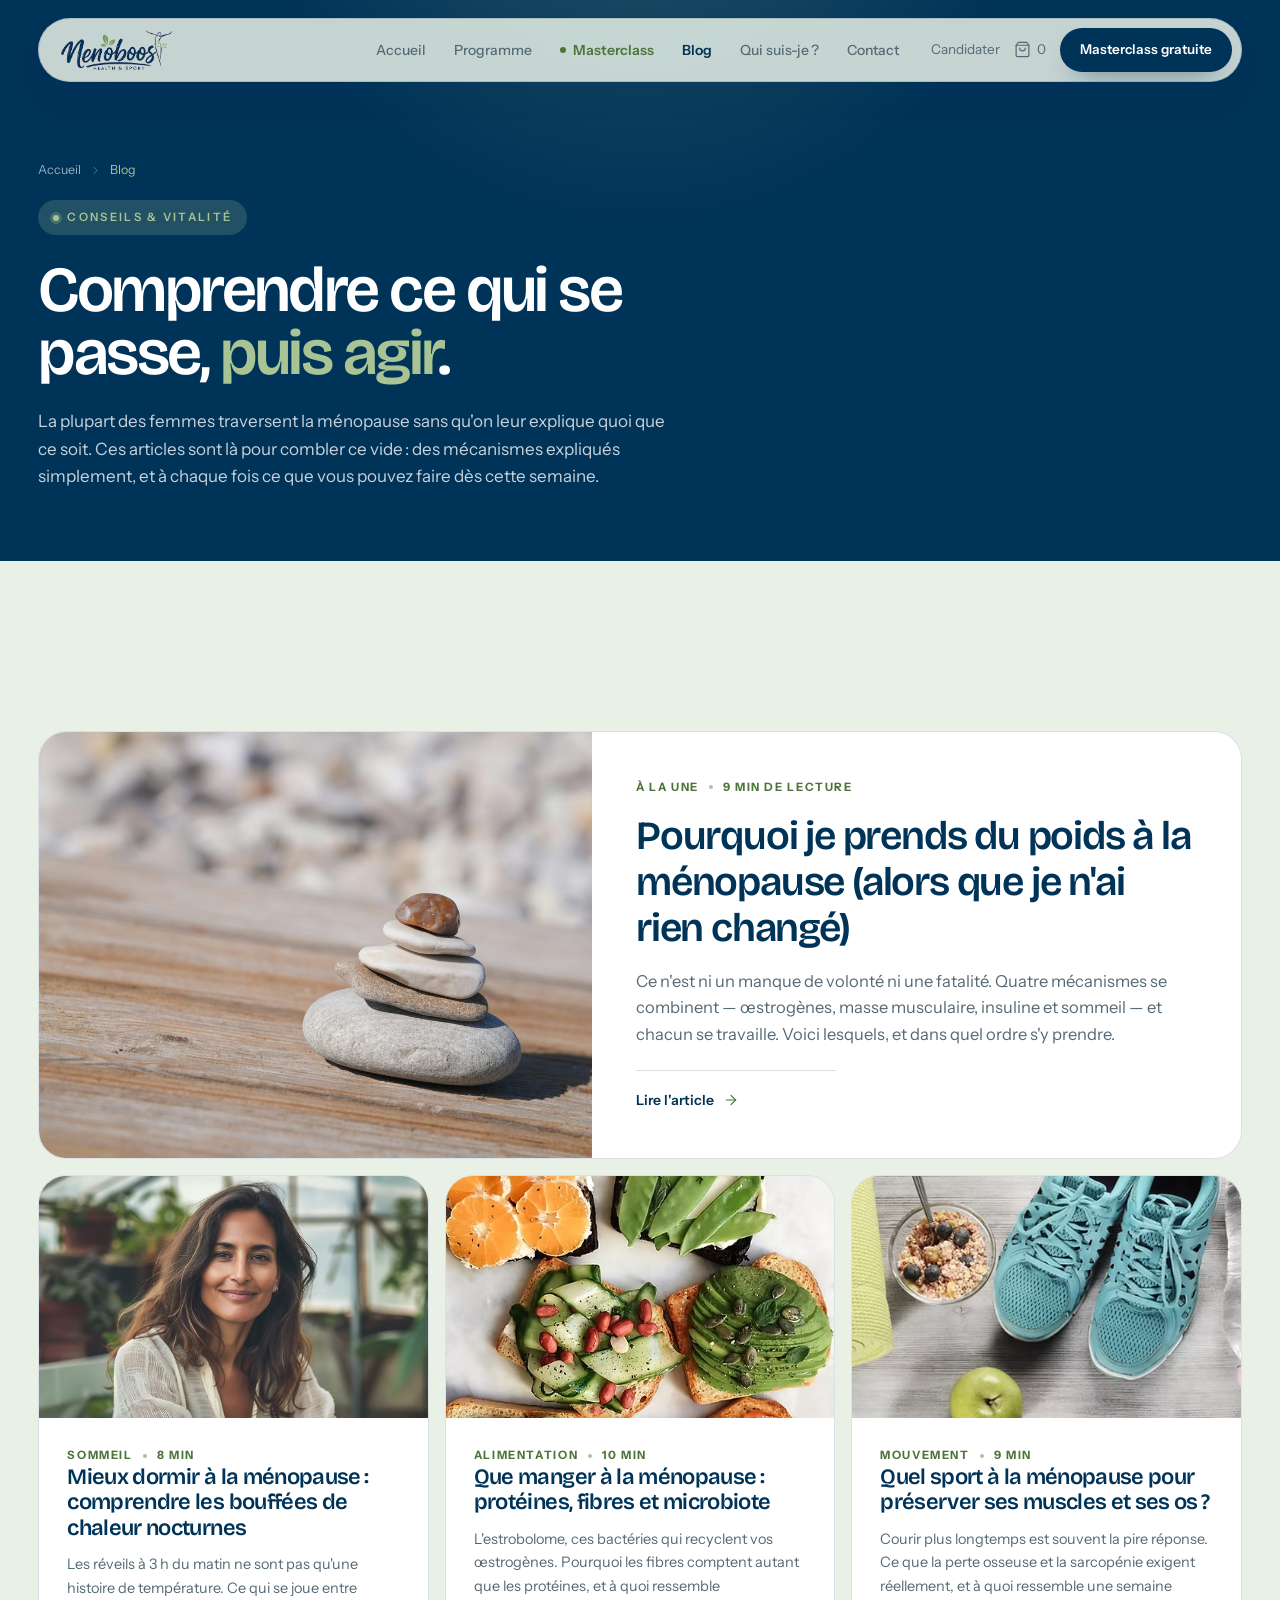
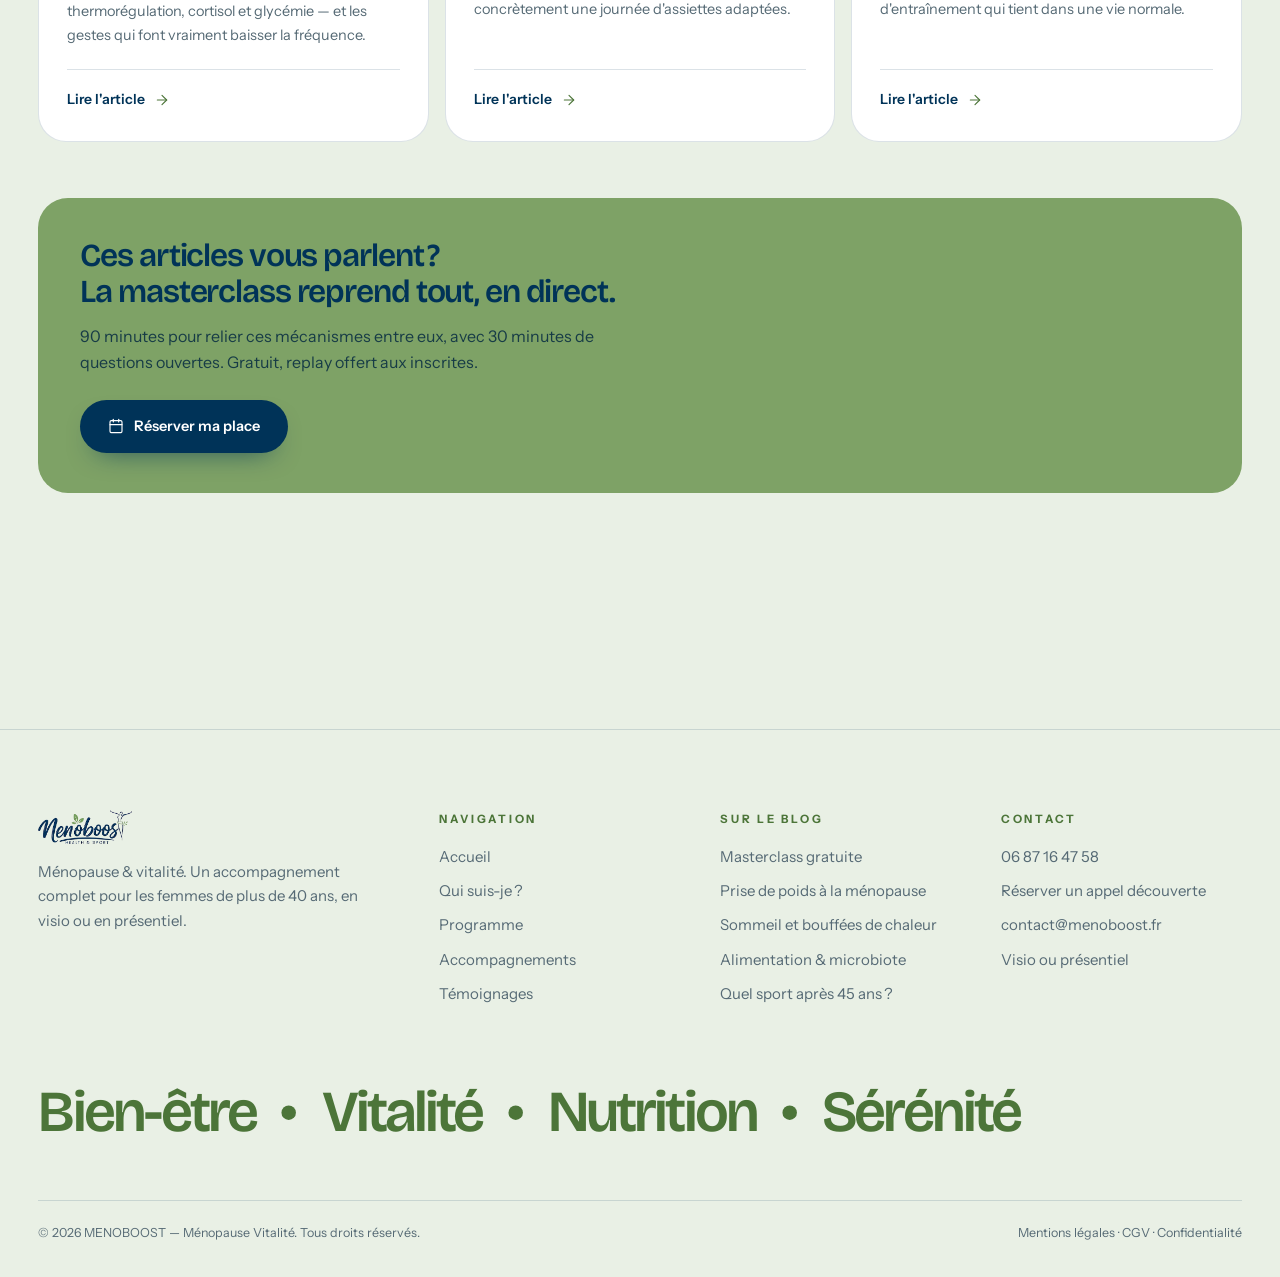
==== blog/index.html @ 329863f4 "fix" ====
<!DOCTYPE html>
<html lang="fr">
<head>
<meta charset="utf-8">
<meta name="viewport" content="width=device-width, initial-scale=1">
<title>Blog ménopause : comprendre son corps après 40 ans | MENOBOOST</title>
<meta name="description" content="Articles de fond sur la péri-ménopause et la ménopause : prise de poids, sommeil et bouffées de chaleur, alimentation et microbiote, sport et masse musculaire. Des explications claires et des leviers applicables.">
<link rel="canonical" href="https://www.menoboost.fr/blog/">
<meta name="robots" content="index,follow,max-image-preview:large">
<meta property="og:type" content="website">
<meta property="og:locale" content="fr_FR">
<meta property="og:site_name" content="MENOBOOST">
<meta property="og:title" content="Blog ménopause : comprendre son corps après 40 ans">
<meta property="og:description" content="Prise de poids, sommeil, alimentation, sport : des articles de fond signés Céline Thomelin, experte certifiée en ménopause.">
<meta property="og:url" content="https://www.menoboost.fr/blog/">
<meta property="og:image" content="https://www.menoboost.fr/images/serre.avif">
<meta name="twitter:card" content="summary_large_image">
<link rel="icon" href="../images/logo-menoboost.png">
<link rel="preconnect" href="https://fonts.googleapis.com">
<link rel="preconnect" href="https://fonts.gstatic.com" crossorigin>
<link href="https://fonts.googleapis.com/css2?family=Bricolage+Grotesque:opsz,wght@12..96,200..800&family=Instrument+Sans:ital,wght@0,400..700;1,400..700&display=swap" rel="stylesheet">
<link rel="stylesheet" href="../assets/style.css">
</head>
<body>

<svg width="0" height="0" style="position:absolute" aria-hidden="true">
  <symbol id="i-scale" viewBox="0 0 24 24"><path d="m16 16 3-8 3 8c-.87.65-1.92 1-3 1s-2.13-.35-3-1Z"/><path d="m2 16 3-8 3 8c-.87.65-1.92 1-3 1s-2.13-.35-3-1Z"/><path d="M7 21h10"/><path d="M12 3v18"/><path d="M3 7h2c2 0 5-1 7-2 2 1 5 2 7 2h2"/></symbol>
  <symbol id="i-sunrise" viewBox="0 0 24 24"><path d="M12 2v6"/><path d="m4.93 10.93 1.41 1.41"/><path d="M2 18h2"/><path d="M20 18h2"/><path d="m19.07 10.93-1.41 1.41"/><path d="M22 22H2"/><path d="m8 6 4-4 4 4"/><path d="M16 18a4 4 0 0 0-8 0"/></symbol>
  <symbol id="i-moon" viewBox="0 0 24 24"><path d="M12 3a6 6 0 0 0 9 9 9 9 0 1 1-9-9Z"/></symbol>
  <symbol id="i-thermometer" viewBox="0 0 24 24"><path d="M14 4v10.54a4 4 0 1 1-4 0V4a2 2 0 0 1 4 0Z"/></symbol>
  <symbol id="i-zap" viewBox="0 0 24 24"><path d="M4 14a1 1 0 0 1-.78-1.63l9.9-10.2a.5.5 0 0 1 .86.46l-1.92 6.02A1 1 0 0 0 13 10h7a1 1 0 0 1 .78 1.63l-9.9 10.2a.5.5 0 0 1-.86-.46l1.92-6.02A1 1 0 0 0 11 14Z"/></symbol>
  <symbol id="i-heart" viewBox="0 0 24 24"><path d="M19 14c1.49-1.46 3-3.21 3-5.5A5.5 5.5 0 0 0 16.5 3c-1.76 0-3 .5-4.5 2-1.5-1.5-2.74-2-4.5-2A5.5 5.5 0 0 0 2 8.5c0 2.3 1.5 4.05 3 5.5l7 7Z"/></symbol>
  <symbol id="i-activity" viewBox="0 0 24 24"><path d="M22 12h-2.48a2 2 0 0 0-1.93 1.46l-2.35 8.36a.25.25 0 0 1-.48 0L9.24 2.18a.25.25 0 0 0-.48 0l-2.35 8.36A2 2 0 0 1 4.49 12H2"/></symbol>
  <symbol id="i-salad" viewBox="0 0 24 24"><path d="M7 21h10"/><path d="M12 21a9 9 0 0 0 9-9H3a9 9 0 0 0 9 9Z"/><path d="M11.38 12a2.4 2.4 0 0 1-.4-4.77 2.4 2.4 0 0 1 3.2-2.77 2.4 2.4 0 0 1 3.47-.63 2.4 2.4 0 0 1 3.37 3.37 2.4 2.4 0 0 1-1.1 3.7"/><path d="M13 12a2 2 0 0 0-4 0"/></symbol>
  <symbol id="i-brain" viewBox="0 0 24 24"><path d="M12 5a3 3 0 1 0-5.997.125 4 4 0 0 0-2.526 5.77 4 4 0 0 0 .556 6.588A4 4 0 1 0 12 18Z"/><path d="M12 5a3 3 0 1 1 5.997.125 4 4 0 0 1 2.526 5.77 4 4 0 0 1-.556 6.588A4 4 0 1 1 12 18Z"/><path d="M15 13a4.5 4.5 0 0 1-3-4 4.5 4.5 0 0 1-3 4"/></symbol>
  <symbol id="i-pill" viewBox="0 0 24 24"><path d="m10.5 20.5 10-10a4.95 4.95 0 1 0-7-7l-10 10a4.95 4.95 0 1 0 7 7Z"/><path d="m8.5 8.5 7 7"/></symbol>
  <symbol id="i-check" viewBox="0 0 24 24"><path d="M20 6 9 17l-5-5"/></symbol>
  <symbol id="i-arrow-right" viewBox="0 0 24 24"><path d="M5 12h14"/><path d="m12 5 7 7-7 7"/></symbol>
  <symbol id="i-chevron-right" viewBox="0 0 24 24"><path d="m9 18 6-6-6-6"/></symbol>
  <symbol id="i-star" viewBox="0 0 24 24"><path d="M11.55 2.6a.5.5 0 0 1 .9 0l2.5 5.07 5.6.81a.5.5 0 0 1 .28.86l-4.05 3.95.96 5.57a.5.5 0 0 1-.73.53L12 16.76l-5.01 2.63a.5.5 0 0 1-.73-.53l.96-5.57-4.05-3.95a.5.5 0 0 1 .28-.86l5.6-.81Z"/></symbol>
  <symbol id="i-bag" viewBox="0 0 24 24"><path d="M6 2 3 6v14a2 2 0 0 0 2 2h14a2 2 0 0 0 2-2V6l-3-4Z"/><path d="M3 6h18"/><path d="M16 10a4 4 0 0 1-8 0"/></symbol>
  <symbol id="i-dot" viewBox="0 0 24 24"><circle cx="12" cy="12" r="10"/></symbol>
  <symbol id="i-quote" viewBox="0 0 24 24"><path d="M10 4H5a1 1 0 0 0-1 1v5a1 1 0 0 0 1 1h3v1a3 3 0 0 1-3 3v2a5 5 0 0 0 5-5V5a1 1 0 0 0-1-1Zm9 0h-5a1 1 0 0 0-1 1v5a1 1 0 0 0 1 1h3v1a3 3 0 0 1-3 3v2a5 5 0 0 0 5-5V5a1 1 0 0 0-1-1Z"/></symbol>
  <symbol id="i-phone" viewBox="0 0 24 24"><path d="M13.83 19a15 15 0 0 1-8.83-8.83l1.64-1.63a2 2 0 0 0 .5-2L6.3 4.3a2 2 0 0 0-2-1.3H3a2 2 0 0 0-2 2.2 18 18 0 0 0 16 16 2 2 0 0 0 2.2-2v-1.3a2 2 0 0 0-1.3-2l-2.25-.83a2 2 0 0 0-2 .5Z"/></symbol>
  <symbol id="i-calendar" viewBox="0 0 24 24"><path d="M8 2v4"/><path d="M16 2v4"/><rect width="18" height="18" x="3" y="4" rx="2"/><path d="M3 10h18"/></symbol>
  <symbol id="i-scale-2" viewBox="0 0 24 24"><rect width="18" height="18" x="3" y="3" rx="3"/><path d="M8 13h8"/><path d="M12 8v5"/></symbol>
  <symbol id="i-watch" viewBox="0 0 24 24"><circle cx="12" cy="12" r="6"/><path d="M12 10v2l1.5 1"/><path d="M9 2h6l.5 4"/><path d="M9 22h6l.5-4"/></symbol>
  <symbol id="i-search" viewBox="0 0 24 24"><circle cx="11" cy="11" r="8"/><path d="m21 21-4.3-4.3"/></symbol>
  <symbol id="i-flask" viewBox="0 0 24 24"><path d="M9 2v6.2a2 2 0 0 1-.3 1L4 17.5A2.5 2.5 0 0 0 6.1 21h11.8a2.5 2.5 0 0 0 2.1-3.5l-4.7-8.3a2 2 0 0 1-.3-1V2"/><path d="M8 2h8"/><path d="M6.6 15h10.8"/></symbol>
  <symbol id="i-handshake" viewBox="0 0 24 24"><path d="m11 17 2 2a1 1 0 1 0 3-3"/><path d="m14 14 2.5 2.5a1 1 0 1 0 3-3l-3.9-3.9a2 2 0 0 1 0-2.8l.8-.8a2 2 0 0 1 2.8 0L21 8"/><path d="M3 8l2.8-2.8a2 2 0 0 1 2.8 0l3.9 3.9a1 1 0 0 1 0 1.4l-1.6 1.6a1 1 0 0 1-1.4 0L7 9.6"/></symbol>
  <symbol id="i-video" viewBox="0 0 24 24"><path d="m16 13 5.2 3.1a.5.5 0 0 0 .8-.4V8.3a.5.5 0 0 0-.8-.4L16 11"/><rect width="14" height="12" x="2" y="6" rx="2"/></symbol>
  <symbol id="i-users" viewBox="0 0 24 24"><path d="M16 21v-2a4 4 0 0 0-4-4H6a4 4 0 0 0-4 4v2"/><circle cx="9" cy="7" r="4"/><path d="M22 21v-2a4 4 0 0 0-3-3.87"/><path d="M16 3.13a4 4 0 0 1 0 7.75"/></symbol>
  <symbol id="i-clock" viewBox="0 0 24 24"><circle cx="12" cy="12" r="10"/><path d="M12 6v6l4 2"/></symbol>
  <symbol id="i-mail" viewBox="0 0 24 24"><rect width="20" height="16" x="2" y="4" rx="2"/><path d="m22 7-8.97 5.7a1.94 1.94 0 0 1-2.06 0L2 7"/></symbol>
  <symbol id="i-user" viewBox="0 0 24 24"><path d="M19 21v-2a4 4 0 0 0-4-4H9a4 4 0 0 0-4 4v2"/><circle cx="12" cy="7" r="4"/></symbol>
  <symbol id="i-sparkles" viewBox="0 0 24 24"><path d="M9.9 2.6a.5.5 0 0 1 .95 0l1.28 3.83a.5.5 0 0 0 .32.32l3.83 1.28a.5.5 0 0 1 0 .95l-3.83 1.28a.5.5 0 0 0-.32.32l-1.28 3.83a.5.5 0 0 1-.95 0L8.62 10.6a.5.5 0 0 0-.32-.32L4.47 9a.5.5 0 0 1 0-.95l3.83-1.28a.5.5 0 0 0 .32-.32Z"/><path d="M18 14l.7 2.1 2.1.7-2.1.7-.7 2.1-.7-2.1-2.1-.7 2.1-.7Z"/><path d="M5 16l.5 1.5L7 18l-1.5.5L5 20l-.5-1.5L3 18l1.5-.5Z"/></symbol>
  <symbol id="i-book" viewBox="0 0 24 24"><path d="M12 7v14"/><path d="M3 18a1 1 0 0 1-1-1V4a1 1 0 0 1 1-1h5a4 4 0 0 1 4 4 4 4 0 0 1 4-4h5a1 1 0 0 1 1 1v13a1 1 0 0 1-1 1h-6a3 3 0 0 0-3 3 3 3 0 0 0-3-3Z"/></symbol>
  <symbol id="i-arrow-left" viewBox="0 0 24 24"><path d="M19 12H5"/><path d="m12 19-7-7 7-7"/></symbol>
  <symbol id="i-shield" viewBox="0 0 24 24"><path d="M20 13c0 5-3.5 7.5-7.66 8.95a1 1 0 0 1-.67-.01C7.5 20.5 4 18 4 13V6a1 1 0 0 1 1-1c2 0 4.5-1.2 6.24-2.72a1.17 1.17 0 0 1 1.52 0C14.51 3.81 17 5 19 5a1 1 0 0 1 1 1Z"/><path d="m9 12 2 2 4-4"/></symbol>
  <symbol id="i-target" viewBox="0 0 24 24"><circle cx="12" cy="12" r="10"/><circle cx="12" cy="12" r="6"/><circle cx="12" cy="12" r="2"/></symbol>
  <symbol id="i-lock" viewBox="0 0 24 24"><rect width="18" height="11" x="3" y="11" rx="2"/><path d="M7 11V7a5 5 0 0 1 10 0v4"/></symbol>
  <symbol id="i-bulb" viewBox="0 0 24 24"><path d="M15 14c.2-1 .7-1.7 1.5-2.5 1-.9 1.5-2.2 1.5-3.5A6 6 0 0 0 6 8c0 1 .2 2.2 1.5 3.5.7.7 1.3 1.5 1.5 2.5"/><path d="M9 18h6"/><path d="M10 22h4"/></symbol>
  <symbol id="i-droplet" viewBox="0 0 24 24"><path d="M12 22a7 7 0 0 0 7-7c0-2-1-3.9-3-5.5s-3.5-4-4-6.5c-.5 2.5-2 4.9-4 6.5S5 13 5 15a7 7 0 0 0 7 7Z"/></symbol>
  <symbol id="i-dumbbell" viewBox="0 0 24 24"><path d="M14.4 14.4 9.6 9.6"/><path d="M18.66 15.66a2 2 0 1 0 2.83-2.83l-1.42-1.41a2 2 0 1 0-2.82 2.82Z"/><path d="M3.34 8.34a2 2 0 1 1-2.83 2.83"/><path d="m6.51 5.51 1.42 1.42"/><path d="M8.34 3.34a2 2 0 0 0-2.83 0L4.1 4.76a2 2 0 0 0 0 2.82l1.42 1.42a2 2 0 0 0 2.82 0l1.42-1.42a2 2 0 0 0 0-2.82Z"/><path d="M15.66 18.66a2 2 0 0 0 2.83 0l1.41-1.42a2 2 0 0 0 0-2.82l-1.41-1.42a2 2 0 0 0-2.83 0l-1.41 1.42a2 2 0 0 0 0 2.82Z"/></symbol>
  <symbol id="i-alert" viewBox="0 0 24 24"><circle cx="12" cy="12" r="10"/><path d="M12 8v4"/><path d="M12 16h.01"/></symbol>
  <symbol id="i-bone" viewBox="0 0 24 24"><path d="M17 10c.7-.7 1.69 0 2.5 0a2.5 2.5 0 1 0 0-5 2.5 2.5 0 0 0-2.4-2.5 2.5 2.5 0 0 0-2.5 2.5c0 .81.7 1.8 0 2.5l-5.1 5.1c-.7.7-1.69 0-2.5 0a2.5 2.5 0 0 0 0 5A2.5 2.5 0 0 0 9.5 22a2.5 2.5 0 0 0 0-5c0-.81-.7-1.8 0-2.5Z"/></symbol>
</svg>

<header>
  <div class="wrap nav">
    <a href="../index.html" class="logo"><img src="../images/logo-menoboost.png" alt="Ménoboost — Health &amp; Sport"></a>
    <nav class="links">
      <a href="../index.html">Accueil</a><a href="../index.html#programme">Programme</a>
      <a href="../masterclass.html" class="hot">Masterclass</a><a href="index.html" class="on">Blog</a>
      <a href="../index.html#about">Qui suis-je&#8239;?</a><a href="../index.html#contact">Contact</a>
    </nav>
    <div class="nav-end">
      <a href="../masterclass.html#candidature">Candidater</a>
      <span class="cart"><svg class="i"><use href="#i-bag"/></svg>0</span>
      <a href="../masterclass.html" class="btn btn-dark btn-sm">Masterclass gratuite</a>
    </div>
    <button class="burger" id="burger" type="button" aria-label="Ouvrir le menu" aria-expanded="false" aria-controls="mobile-menu">
      <span></span><span></span><span></span>
    </button>
  </div>
  <div class="wrap"><div class="mnav" id="mobile-menu" aria-hidden="true">
    <a class="ml" href="../index.html">Accueil<svg class="i"><use href="#i-chevron-right"/></svg></a>
    <a class="ml" href="../masterclass.html">Masterclass gratuite<svg class="i"><use href="#i-chevron-right"/></svg></a>
    <a class="ml" href="index.html">Blog<svg class="i"><use href="#i-chevron-right"/></svg></a>
    <a class="ml" href="../index.html#about">Qui suis-je&#8239;?<svg class="i"><use href="#i-chevron-right"/></svg></a>
    <a class="ml" href="../index.html#programme">Programme<svg class="i"><use href="#i-chevron-right"/></svg></a>
    <a class="ml" href="../index.html#contact">Contact<svg class="i"><use href="#i-chevron-right"/></svg></a>
    <div class="mnav-foot">
      <a href="../masterclass.html" class="btn btn-out">Réserver ma place</a>
      <a href="tel:+33687164758" class="btn btn-green"><svg class="i"><use href="#i-phone"/></svg>06 87 16 47 58</a>
    </div>
  </div></div>
</header>

<div class="page-hero">
  <div class="wrap">
    <nav class="crumbs" aria-label="Fil d'Ariane">
      <a href="../index.html">Accueil</a><svg class="i"><use href="#i-chevron-right"/></svg>
      <span aria-current="page">Blog</span>
    </nav>
    <span class="tag" style="margin-top:20px">Conseils &amp; vitalité</span>
    <h1>Comprendre ce qui se passe, <span class="green">puis agir</span>.</h1>
    <p class="lede">La plupart des femmes traversent la ménopause sans qu'on leur explique quoi que ce soit. Ces articles sont là pour combler ce vide&#8239;: des mécanismes expliqués simplement, et à chaque fois ce que vous pouvez faire dès cette semaine.</p>
  </div>
</div>

<section>
  <div class="wrap">
    <div class="post-grid rv">

      <a class="post-card lead" href="prise-de-poids-menopause.html">
        <div class="ph"><img src="../images/pierres.jpg" alt="Pierres en équilibre, image de l'équilibre hormonal à la ménopause"></div>
        <div class="body">
          <div class="post-meta"><span>À la une</span><span class="sep"></span><span>9 min de lecture</span></div>
          <h3>Pourquoi je prends du poids à la ménopause (alors que je n'ai rien changé)</h3>
          <p>Ce n'est ni un manque de volonté ni une fatalité. Quatre mécanismes se combinent — œstrogènes, masse musculaire, insuline et sommeil — et chacun se travaille. Voici lesquels, et dans quel ordre s'y prendre.</p>
          <span class="more">Lire l'article <svg class="i"><use href="#i-arrow-right"/></svg></span>
        </div>
      </a>

      <a class="post-card" href="mieux-dormir-menopause.html">
        <div class="ph"><img src="../images/serre.avif" alt="Femme apaisée dans une serre lumineuse" loading="lazy"></div>
        <div class="body">
          <div class="post-meta"><span>Sommeil</span><span class="sep"></span><span>8 min</span></div>
          <h3>Mieux dormir à la ménopause&#8239;: comprendre les bouffées de chaleur nocturnes</h3>
          <p>Les réveils à 3 h du matin ne sont pas qu'une histoire de température. Ce qui se joue entre thermorégulation, cortisol et glycémie — et les gestes qui font vraiment baisser la fréquence.</p>
          <span class="more">Lire l'article <svg class="i"><use href="#i-arrow-right"/></svg></span>
        </div>
      </a>

      <a class="post-card" href="alimentation-menopause-microbiote.html">
        <div class="ph"><img src="../images/offre-recettes.avif" alt="Assiette équilibrée pensée pour la ménopause" loading="lazy"></div>
        <div class="body">
          <div class="post-meta"><span>Alimentation</span><span class="sep"></span><span>10 min</span></div>
          <h3>Que manger à la ménopause&#8239;: protéines, fibres et microbiote</h3>
          <p>L'estrobolome, ces bactéries qui recyclent vos œstrogènes. Pourquoi les fibres comptent autant que les protéines, et à quoi ressemble concrètement une journée d'assiettes adaptées.</p>
          <span class="more">Lire l'article <svg class="i"><use href="#i-arrow-right"/></svg></span>
        </div>
      </a>

      <a class="post-card" href="sport-menopause-muscle-os.html">
        <div class="ph"><img src="../images/offre-programme.avif" alt="Séance de renforcement musculaire adaptée après 45 ans" loading="lazy"></div>
        <div class="body">
          <div class="post-meta"><span>Mouvement</span><span class="sep"></span><span>9 min</span></div>
          <h3>Quel sport à la ménopause pour préserver ses muscles et ses os&#8239;?</h3>
          <p>Courir plus longtemps est souvent la pire réponse. Ce que la perte osseuse et la sarcopénie exigent réellement, et à quoi ressemble une semaine d'entraînement qui tient dans une vie normale.</p>
          <span class="more">Lire l'article <svg class="i"><use href="#i-arrow-right"/></svg></span>
        </div>
      </a>

    </div>

    <div class="post-cta rv" style="margin-top:56px">
      <h4>Ces articles vous parlent&#8239;?<br>La masterclass reprend tout, en direct.</h4>
      <p>90 minutes pour relier ces mécanismes entre eux, avec 30 minutes de questions ouvertes. Gratuit, replay offert aux inscrites.</p>
      <a href="../masterclass.html" class="btn btn-dark"><svg class="i"><use href="#i-calendar"/></svg>Réserver ma place</a>
    </div>
  </div>
</section>

<footer>
  <div class="wrap">
    <div class="f-grid">
      <div>
        <a href="../index.html" class="logo sm"><img src="../images/logo-menoboost.png" alt="Ménoboost — Health &amp; Sport"></a>
        <p style="margin-top:16px;max-width:34ch;color:var(--muted);font-size:15px">Ménopause &amp; vitalité. Un accompagnement complet pour les femmes de plus de 40 ans, en visio ou en présentiel.</p>
      </div>
      <div><h5>Navigation</h5><ul>
        <li><a href="../index.html">Accueil</a></li>
        <li><a href="../index.html#about">Qui suis-je&#8239;?</a></li>
        <li><a href="../index.html#programme">Programme</a></li>
        <li><a href="../index.html#accomp">Accompagnements</a></li>
        <li><a href="../index.html#temoignages">Témoignages</a></li>
      </ul></div>
      <div><h5>Sur le blog</h5><ul>
        <li><a href="../masterclass.html">Masterclass gratuite</a></li>
        <li><a href="../blog/prise-de-poids-menopause.html">Prise de poids à la ménopause</a></li>
        <li><a href="../blog/mieux-dormir-menopause.html">Sommeil et bouffées de chaleur</a></li>
        <li><a href="../blog/alimentation-menopause-microbiote.html">Alimentation &amp; microbiote</a></li>
        <li><a href="../blog/sport-menopause-muscle-os.html">Quel sport après 45 ans&#8239;?</a></li>
      </ul></div>
      <div><h5>Contact</h5><ul>
        <li><a href="tel:+33687164758">06 87 16 47 58</a></li>
        <li><a href="../masterclass.html#appel">Réserver un appel découverte</a></li>
        <li><a href="mailto:contact@menoboost.fr">contact@menoboost.fr</a></li>
        <li>Visio ou présentiel</li>
      </ul></div>
    </div>
    <div class="f-words">
      Bien-être <svg class="i fill"><use href="#i-dot"/></svg> Vitalité <svg class="i fill"><use href="#i-dot"/></svg> Nutrition <svg class="i fill"><use href="#i-dot"/></svg> Sérénité
    </div>
    <div class="f-bot">
      <span>© 2026 MENOBOOST — Ménopause Vitalité. Tous droits réservés.</span>
      <span>Mentions légales · CGV · Confidentialité</span>
    </div>
  </div>
</footer>

<script type="application/ld+json">
{
  "@context": "https://schema.org",
  "@graph": [
    {
      "@type": "Blog",
      "@id": "https://www.menoboost.fr/blog/#blog",
      "name": "Blog Ménoboost — ménopause et vitalité",
      "description": "Articles de fond sur la péri-ménopause et la ménopause : poids, sommeil, alimentation, mouvement.",
      "url": "https://www.menoboost.fr/blog/",
      "inLanguage": "fr-FR",
      "publisher": { "@type": "Organization", "name": "MENOBOOST", "url": "https://www.menoboost.fr/" }
    },
    {
      "@type": "BreadcrumbList",
      "itemListElement": [
        { "@type": "ListItem", "position": 1, "name": "Accueil", "item": "https://www.menoboost.fr/" },
        { "@type": "ListItem", "position": 2, "name": "Blog", "item": "https://www.menoboost.fr/blog/" }
      ]
    },
    {
      "@type": "ItemList",
      "itemListElement": [
        { "@type": "ListItem", "position": 1, "url": "https://www.menoboost.fr/blog/prise-de-poids-menopause.html", "name": "Pourquoi je prends du poids à la ménopause" },
        { "@type": "ListItem", "position": 2, "url": "https://www.menoboost.fr/blog/mieux-dormir-menopause.html", "name": "Mieux dormir à la ménopause : les bouffées de chaleur nocturnes" },
        { "@type": "ListItem", "position": 3, "url": "https://www.menoboost.fr/blog/alimentation-menopause-microbiote.html", "name": "Que manger à la ménopause : protéines, fibres et microbiote" },
        { "@type": "ListItem", "position": 4, "url": "https://www.menoboost.fr/blog/sport-menopause-muscle-os.html", "name": "Quel sport à la ménopause pour préserver muscles et os" }
      ]
    }
  ]
}
</script>
<script src="../assets/site.js" defer></script>
</body>
</html>
---- assets/style.css ----
:root{
  /* ----- palette relevee sur les visuels de marque Nenoboost ----- */
  --navy:#003358;          /* bleu marine du logo */
  --navy-2:#0A4A76;
  --navy-900:#00263F;
  --green:#7EA266;         /* vert feuille du logo (aplats) */
  --green-dp:#4C7539;      /* vert fonce : texte et boutons sur fond clair */
  --green-lt:#A8C494;      /* vert clair : accents sur fond marine */
  --mint:#E9F0E5;          /* fond de page */
  --mint-2:#DBE6D4;
  --ink:#16262F;
  --muted:#566A75;
  --line:rgba(0,51,88,.14);
  --e:cubic-bezier(.19,1,.22,1);
}
*{box-sizing:border-box;margin:0;padding:0}
html{scroll-behavior:smooth}
body{background:var(--mint);color:var(--ink);font-family:"Instrument Sans",sans-serif;font-size:16.5px;line-height:1.62;-webkit-font-smoothing:antialiased;overflow-x:hidden}
h1,h2,h3,h4{font-family:"Bricolage Grotesque",sans-serif;font-weight:600;line-height:.98;letter-spacing:-.035em}
a{color:inherit;text-decoration:none}
img{display:block;max-width:100%}
.wrap{width:min(1320px,94vw);margin-inline:auto}
.serif{color:var(--green-dp)}

svg.i{width:1em;height:1em;stroke:currentColor;stroke-width:1.7;fill:none;stroke-linecap:round;stroke-linejoin:round;flex:none}
svg.i.fill{fill:currentColor;stroke:none}
.ic-sm{width:16px;height:16px;margin-top:4px;flex:0 0 16px}

.tag{display:inline-flex;align-items:center;gap:8px;font-size:11.5px;letter-spacing:.2em;text-transform:uppercase;font-weight:600;color:var(--green-dp);background:rgba(126,162,102,.2);padding:8px 15px;border-radius:999px}
.tag::before{content:"";width:6px;height:6px;border-radius:50%;background:var(--green-dp);box-shadow:0 0 0 3px rgba(126,162,102,.3)}

.ph{position:relative;overflow:hidden;background:var(--mint-2)}
.ph img{width:100%;height:100%;object-fit:cover}
/* visuels de type infographie : jamais recadres */
.figure{background:#fff;border:1px solid var(--line);border-radius:26px;padding:18px;overflow:hidden}
.figure img{width:100%;height:auto;border-radius:14px}
.figure.scrollx{scrollbar-width:thin}

/* NAV */
header{position:fixed;top:18px;left:0;right:0;z-index:200}
.nav{background:rgba(233,240,229,.85);backdrop-filter:blur(18px) saturate(1.3);border:1px solid var(--line);border-radius:999px;display:flex;align-items:center;gap:30px;padding:9px 9px 9px 22px;box-shadow:0 18px 40px -28px rgba(0,51,88,.5)}
.logo img{height:40px;width:auto}
.logo.sm img{height:34px}
nav.links{display:flex;gap:24px;margin-left:auto;font-size:14px;font-weight:500;color:var(--muted)}
nav.links a{padding:6px 2px;transition:color .3s}
nav.links a:hover{color:var(--navy)}
nav.links a.on{color:var(--navy);font-weight:600}
nav.links a.hot{color:var(--green-dp);font-weight:600;display:inline-flex;align-items:center;gap:7px}
nav.links a.hot::before{content:"";width:6px;height:6px;border-radius:50%;background:var(--green-dp);
  box-shadow:0 0 0 0 rgba(126,162,102,.6);animation:pulse 2.4s var(--e) infinite}
@keyframes pulse{0%{box-shadow:0 0 0 0 rgba(126,162,102,.55)}70%{box-shadow:0 0 0 7px rgba(126,162,102,0)}100%{box-shadow:0 0 0 0 rgba(126,162,102,0)}}
@media(prefers-reduced-motion:reduce){nav.links a.hot::before{animation:none}html{scroll-behavior:auto}.rv{transition:none}}
.nav-end{display:flex;align-items:center;gap:14px;font-size:13.5px;color:var(--muted)}
.cart{display:flex;align-items:center;gap:6px}
.cart svg.i{width:17px;height:17px}
.btn{display:inline-flex;align-items:center;gap:10px;border-radius:999px;font-weight:600;transition:transform .4s var(--e),background .3s,box-shadow .4s var(--e),border-color .3s;padding:15px 28px;font-size:14.5px}
.btn:hover{transform:translateY(-2px)}
.btn svg.i{width:16px;height:16px}
.btn-dark{background:var(--navy);color:#fff;box-shadow:0 12px 28px -16px rgba(0,51,88,.9)}
.btn-dark:hover{background:var(--navy-2)}
.btn-green{background:var(--green-dp);color:#fff}
.btn-green:hover{background:#5F8A4C;box-shadow:0 14px 32px -16px rgba(76,117,57,.8)}
.btn-sage{background:var(--green-lt);color:var(--navy)}
.btn-sage:hover{background:#BDD4AB;box-shadow:0 14px 32px -16px rgba(168,196,148,.9)}
.btn-out{border:1.5px solid var(--line);color:var(--ink)}
.btn-out:hover{border-color:var(--navy)}
.btn-sm{padding:11px 20px;font-size:13.5px}
.round{width:26px;height:26px;border-radius:50%;background:rgba(0,0,0,.1);display:grid;place-items:center}


/* ---- menu burger ---- */
.burger{display:none;width:44px;height:44px;flex-direction:column;align-items:center;justify-content:center;gap:5px;
  border:0;background:transparent;border-radius:50%;cursor:pointer;padding:0;-webkit-tap-highlight-color:transparent}
.burger span{display:block;width:20px;height:2px;border-radius:2px;background:var(--navy);
  transition:transform .35s var(--e),opacity .2s var(--e)}
.burger[aria-expanded="true"] span:nth-child(1){transform:translateY(7px) rotate(45deg)}
.burger[aria-expanded="true"] span:nth-child(2){opacity:0}
.burger[aria-expanded="true"] span:nth-child(3){transform:translateY(-7px) rotate(-45deg)}
.mnav{display:none;margin-top:10px;background:#EEF3EA;border:1px solid var(--line);border-radius:26px;padding:14px;
  box-shadow:0 26px 60px -30px rgba(0,51,88,.55);max-height:calc(100vh - 150px);max-height:calc(100dvh - 150px);overflow-y:auto;
  opacity:0;visibility:hidden;transform:translateY(-12px);
  transition:opacity .3s var(--e),transform .35s var(--e),visibility 0s .35s}
.mnav.open{opacity:1;visibility:visible;transform:none;transition:opacity .3s var(--e),transform .35s var(--e),visibility 0s}
.mnav a.ml{display:flex;align-items:center;justify-content:space-between;gap:12px;min-height:52px;padding:14px 18px;
  border-radius:16px;font-size:17px;font-weight:600;color:var(--navy);transition:background .25s var(--e)}
.mnav a.ml:hover,.mnav a.ml:focus-visible{background:rgba(126,162,102,.18)}
.mnav a.ml svg.i{width:17px;height:17px;color:var(--green-dp)}
.mnav-foot{display:grid;gap:10px;margin-top:12px;padding-top:14px;border-top:1px solid var(--line)}
.mnav-foot .btn{justify-content:center;min-height:52px}
body.no-scroll{overflow:hidden}

/* HERO */
.hero{min-height:100vh;min-height:100dvh;display:grid;grid-template-columns:1fr 1fr;position:relative;isolation:isolate}
.hero-bg{position:absolute;inset:0;overflow:hidden;z-index:0;background:var(--mint-2)}
.hero-bg img{width:100%;height:100%;object-fit:cover;object-position:50% 8%;transform:scaleX(-1)}
.hero-l{background:rgba(0,51,88,.8);backdrop-filter:blur(30px) saturate(1.25);-webkit-backdrop-filter:blur(30px) saturate(1.25);border-right:1px solid rgba(255,255,255,.16);color:#fff;padding:150px 60px 60px;display:flex;flex-direction:column;justify-content:center;position:relative;overflow:hidden;z-index:2}
.hero-l::before{content:"";position:absolute;width:640px;height:640px;border-radius:50%;left:-300px;bottom:-320px;background:radial-gradient(circle,rgba(168,196,148,.2),transparent 65%)}
.hero-l>*{position:relative}
.hero-l .tag{background:rgba(168,196,148,.2);color:var(--green-lt)}
.hero-l .tag::before{background:var(--green-lt);box-shadow:0 0 0 3px rgba(168,196,148,.25)}
.hero h1{font-size:clamp(42px,4.6vw,76px);margin-top:26px;font-weight:600;letter-spacing:-.04em}
.hero h1 .green{color:var(--green-lt)}

.hero-l p{margin-top:24px;max-width:46ch;color:rgba(255,255,255,.76);font-size:16.5px}
.hero-cta{display:flex;gap:12px;margin-top:34px;flex-wrap:wrap}
.hero-r{position:relative;overflow:hidden;z-index:1}
.hero-r .ph{position:absolute;inset:0}
.hero-r .ph img{object-position:50% 12%}
.hero-over{position:absolute;left:4%;top:30%;font-family:"Bricolage Grotesque";font-size:clamp(52px,6.6vw,110px);font-weight:700;letter-spacing:-.05em;color:#fff;line-height:.9;z-index:3;pointer-events:none}
.hero-badges{position:absolute;right:26px;bottom:26px;display:grid;gap:10px;z-index:4}
.bdg{background:rgba(255,255,255,.95);backdrop-filter:blur(10px);border-radius:16px;padding:14px 18px;display:flex;align-items:center;gap:14px;min-width:220px}
.bdg .n{font-family:"Bricolage Grotesque";font-size:26px;font-weight:700;letter-spacing:-.04em;color:var(--navy)}
.bdg .l{font-size:12px;color:var(--muted);line-height:1.3}
.scroll-hint{position:absolute;left:60px;bottom:38px;font-size:11px;letter-spacing:.24em;text-transform:uppercase;color:rgba(255,255,255,.55);z-index:5;display:flex;align-items:center;gap:10px}
.scroll-hint::after{content:"";width:40px;height:1px;background:rgba(255,255,255,.45);animation:grow 2s var(--e) infinite}
@keyframes grow{0%,100%{width:20px;opacity:.4}50%{width:52px;opacity:1}}

section{padding:118px 0}
.sec-head{display:grid;grid-template-columns:1fr 1fr;gap:48px;align-items:end}
.sec-head h2{font-size:clamp(34px,4.4vw,62px);margin-top:18px;color:var(--navy)}
.sec-head h2 .serif{color:var(--green-dp)}
.sec-head p{color:var(--muted);max-width:52ch}
.rv{opacity:0;transform:translateY(30px);transition:opacity 1s var(--e),transform 1s var(--e)}
.rv.in{opacity:1;transform:none}

/* BENTO */
.bento{display:grid;grid-template-columns:repeat(4,1fr);grid-auto-rows:minmax(200px,1fr);gap:14px;margin-top:56px}
.bx{background:#fff;border:1px solid var(--line);border-radius:24px;padding:28px 26px;display:flex;flex-direction:column;align-items:flex-start;position:relative;overflow:hidden;transition:transform .5s var(--e),box-shadow .5s var(--e),border-color .5s var(--e)}
.bx::after{content:"";position:absolute;right:-70px;bottom:-90px;width:210px;height:210px;border-radius:50%;background:radial-gradient(circle,rgba(126,162,102,.2),transparent 70%);opacity:0;transition:opacity .5s var(--e)}
.bx:hover::after{opacity:1}
.bx>*{position:relative;z-index:1}
.bx:hover{transform:translateY(-6px);box-shadow:0 30px 56px -34px rgba(0,51,88,.4);border-color:rgba(126,162,102,.55)}
.bx .ic{width:48px;height:48px;border-radius:15px;display:grid;place-items:center;background:rgba(126,162,102,.18);color:var(--green-dp);transition:background .45s var(--e),color .45s var(--e)}
.bx:hover .ic{background:var(--green-dp);color:#fff}
.bx .ic svg.i{width:23px;height:23px}
.bx h4{font-size:20px;margin-top:20px;margin-bottom:18px;font-weight:600;letter-spacing:-.03em;color:var(--navy);line-height:1.12}
.bx p{font-size:14.5px;color:var(--muted);margin-top:auto;padding-top:16px;width:100%;border-top:1px solid var(--line)}
.bx.span2{grid-column:span 2}
.bx.dark{background:var(--navy);border-color:transparent}
.bx.dark h4{color:#fff}
.bx.dark p{color:rgba(255,255,255,.74);border-top-color:rgba(255,255,255,.2)}
.bx.dark .ic{background:rgba(168,196,148,.22);color:var(--green-lt)}
.bx.dark:hover .ic{background:var(--green-lt);color:var(--navy)}
.bx.dark:hover{border-color:rgba(168,196,148,.5)}
.bx.green{background:var(--green);border-color:transparent}
.bx.green h4{color:var(--navy)}
.bx.green p{color:rgba(0,38,63,.78);border-top-color:rgba(0,38,63,.2)}
.bx.green .ic{background:rgba(255,255,255,.45);color:var(--navy)}
.bx.green:hover .ic{background:var(--navy);color:#fff}
.bx.photo{padding:0;overflow:hidden;position:relative;min-height:170px}
.bx.photo .ph{position:absolute;inset:0}

/* AVANT / APRES */
.split{display:grid;grid-template-columns:1fr 1fr;border-radius:34px;overflow:hidden;margin-top:56px;border:1px solid var(--line)}
.sp{padding:46px 42px;background:#fff}
.sp.after{background:var(--navy);color:#fff}
.sp h3{font-size:13px;letter-spacing:.26em;text-transform:uppercase;font-weight:700;color:var(--muted)}
.sp.after h3{color:var(--green-lt)}
.sp .headline{font-family:"Bricolage Grotesque";font-size:32px;margin-top:14px;letter-spacing:-.04em;font-weight:600;color:var(--navy)}
.sp.after .headline{color:#fff}
.sp ul{list-style:none;margin-top:28px}
.sp li{padding:16px 0;border-bottom:1px dashed var(--line);display:flex;gap:14px;align-items:baseline;font-size:16px}
.sp.after li{border-color:rgba(255,255,255,.18);color:rgba(255,255,255,.9)}
.sp li i{font-style:normal;font-size:11px;letter-spacing:.1em;color:var(--muted);font-weight:700;min-width:22px}
.sp.after li i{color:var(--green-lt)}

/* PILIERS */
.piliers{margin-top:56px;display:grid;grid-template-columns:repeat(4,1fr);gap:14px}
.pil{border-radius:24px;padding:30px 26px 28px;background:var(--mint-2);position:relative;display:flex;flex-direction:column;min-height:270px;transition:background .45s var(--e),transform .45s var(--e)}
.pil:hover{background:var(--navy);transform:translateY(-6px)}
.pil:hover h4{color:#fff}
.pil:hover p{color:rgba(255,255,255,.74);border-top-color:rgba(255,255,255,.2)}
.pil:hover .n{color:var(--green-lt);background:rgba(168,196,148,.22)}
.pil:hover .ic{background:rgba(168,196,148,.22);color:var(--green-lt)}
.pil .ic{width:50px;height:50px;border-radius:15px;display:grid;place-items:center;background:rgba(0,51,88,.08);color:var(--navy);transition:all .45s var(--e)}
.pil .ic svg.i{width:24px;height:24px}
.pil .n{position:absolute;top:30px;right:26px;font-size:11.5px;font-weight:700;letter-spacing:.16em;color:var(--green-dp);background:rgba(126,162,102,.2);padding:6px 12px;border-radius:999px;line-height:1;transition:all .45s}
.pil h4{font-size:22px;margin-top:22px;margin-bottom:18px;font-weight:600;color:var(--navy);transition:color .45s}
.pil p{font-size:14.5px;color:var(--muted);margin-top:auto;padding-top:16px;border-top:1px solid rgba(0,51,88,.12);transition:color .45s,border-color .45s}

.result{margin-top:16px;display:grid;grid-template-columns:1.2fr .8fr;gap:14px}
.result .box{background:var(--green);border-radius:28px;padding:40px 42px;display:flex;gap:34px;align-items:center;flex-wrap:wrap}
.result .kpi{font-family:"Bricolage Grotesque";font-size:86px;line-height:.85;font-weight:700;letter-spacing:-.06em;color:var(--navy)}
.result .kpi small{font-size:26px;font-weight:500}
.result .box p{flex:1;min-width:min(260px,100%);color:rgba(0,38,63,.88);font-size:16.5px}
.result .ph{border-radius:28px;min-height:190px}

/* PARCOURS */
.parcours{display:grid;grid-template-columns:400px 1fr;gap:40px;align-items:start;margin-top:56px}
.parcours .figure{position:sticky;top:120px}
.steps{display:grid;gap:14px}
.step{background:#fff;border:1px solid var(--line);border-radius:22px;padding:28px 30px;display:grid;grid-template-columns:58px 1fr;gap:22px;align-items:start;transition:transform .45s var(--e),box-shadow .45s var(--e)}
.step:hover{transform:translateX(6px);box-shadow:0 24px 46px -30px rgba(0,51,88,.45)}
.step .num{width:58px;height:58px;border-radius:50%;background:var(--navy);color:#fff;display:grid;place-items:center;font-family:"Bricolage Grotesque";font-size:20px;font-weight:700}
.step:nth-child(4) .num{background:var(--green-dp)}
.step h4{font-size:24px;color:var(--navy);font-weight:600}
.step ul{list-style:none;margin-top:12px;display:grid;gap:8px}
.step li{display:flex;gap:10px;align-items:flex-start;font-size:15.5px;color:var(--muted)}
.step li svg.i{color:var(--green-dp)}
.step .note{margin-top:14px;display:inline-flex;align-items:center;gap:8px;font-size:13px;font-weight:600;color:var(--green-dp);background:rgba(126,162,102,.16);padding:7px 14px;border-radius:999px}
.step .note svg.i{width:15px;height:15px}

/* FORMULES */
.formules{display:grid;grid-template-columns:1fr 1fr;gap:16px;margin-top:52px}
.fm{border-radius:30px;padding:42px 38px;background:#fff;border:1px solid var(--line);transition:transform .5s var(--e),box-shadow .5s var(--e)}
.fm:hover{transform:translateY(-8px);box-shadow:0 40px 70px -40px rgba(0,51,88,.45)}
.fm h3{font-size:34px;margin:18px 0 6px;font-weight:600;color:var(--navy)}
.fm .dur{font-size:14px;color:var(--muted)}
.fm .grp{margin-top:24px}
.fm .grp h5{font-size:11.5px;letter-spacing:.2em;text-transform:uppercase;font-weight:700;color:var(--green-dp);margin-bottom:8px}
.fm ul{list-style:none;display:grid;gap:8px}
.fm li{display:flex;gap:10px;align-items:flex-start;font-size:15.5px;color:var(--muted)}
.fm li svg.i{color:var(--green-dp)}
.fm .btn{margin-top:30px}
.fm.hi{background:var(--navy);border-color:transparent}
.fm.hi h3{color:#fff}
.fm.hi .dur,.fm.hi li{color:rgba(255,255,255,.8)}
.fm.hi .grp h5{color:var(--green-lt)}
.fm.hi li svg.i{color:var(--green-lt)}
.fm.hi .tag{background:rgba(168,196,148,.2);color:var(--green-lt)}
.fm.hi .tag::before{background:var(--green-lt)}
.offert{margin-top:16px;background:var(--green);border-radius:26px;padding:30px 36px;display:flex;align-items:center;gap:26px;flex-wrap:wrap}
.offert .lab{font-family:"Bricolage Grotesque";font-size:30px;font-weight:700;letter-spacing:-.04em;color:var(--navy)}
.offert ul{list-style:none;display:flex;gap:26px;flex-wrap:wrap}
.offert li{display:flex;gap:10px;align-items:center;color:var(--navy);font-weight:600}
.offert li svg.i{width:19px;height:19px}

/* ACCOMPAGNEMENTS */
.rows{margin-top:52px;border-top:1px solid var(--line)}
.row{display:grid;grid-template-columns:96px 1.1fr 1.4fr 150px 170px;gap:26px;align-items:center;padding:20px 14px;border-bottom:1px solid var(--line);border-radius:22px;transition:background .4s var(--e),padding .4s var(--e),box-shadow .4s var(--e)}
.row:hover{background:#fff;padding-left:24px;padding-right:24px;box-shadow:0 24px 46px -34px rgba(0,51,88,.4);border-bottom-color:transparent}
.row .ph{width:96px;height:96px;border-radius:20px}
.row h4{font-size:24px;font-weight:600;letter-spacing:-.03em;color:var(--navy)}
.row .d{font-size:14.5px;color:var(--muted)}
.row .meta{display:inline-flex;align-items:center;margin-top:8px;padding:5px 12px;border-radius:999px;background:rgba(126,162,102,.18);font-size:11px;letter-spacing:.16em;text-transform:uppercase;color:var(--green-dp);font-weight:700}
.row .btn{justify-content:center}

/* TEMOIGNAGES */
.tcards{display:grid;grid-template-columns:repeat(3,1fr);gap:16px;margin-top:52px}
.tc{background:#fff;border:1px solid var(--line);border-radius:24px;padding:32px 30px;display:flex;flex-direction:column;transition:transform .5s var(--e),box-shadow .5s var(--e),border-color .5s var(--e)}
.tc:hover{transform:translateY(-6px);box-shadow:0 30px 56px -36px rgba(0,51,88,.4);border-color:rgba(126,162,102,.5)}
.tc-top{display:flex;align-items:center;justify-content:space-between;gap:14px}
.tc .qm{width:46px;height:46px;border-radius:14px;display:grid;place-items:center;background:rgba(126,162,102,.18);color:var(--green-dp)}
.tc .qm svg.i{width:22px;height:22px}
.stars{display:flex;gap:3px;color:var(--green-dp);background:rgba(126,162,102,.14);padding:7px 11px;border-radius:999px}
.stars svg.i{width:15px;height:15px}
.tc p{margin-top:20px;font-size:17.5px;line-height:1.55;flex:1;color:var(--ink);font-weight:500}
.tc .who{display:flex;align-items:center;gap:12px;margin-top:26px;padding-top:20px;border-top:1px solid var(--line)}
.tc .av{width:48px;height:48px;border-radius:50%;flex:0 0 48px;box-shadow:0 0 0 2px #fff,0 0 0 4px rgba(126,162,102,.45)}
.tc b{font-size:15.5px;display:block;color:var(--navy)}
.tc span{font-size:12.5px;color:var(--muted)}

/* CTA */
.cta{background:var(--navy);border-radius:40px;padding:90px 60px;color:#fff;position:relative;overflow:hidden;text-align:center}
.cta::before{content:"";position:absolute;width:800px;height:800px;border-radius:50%;left:50%;translate:-50% 0;top:-500px;background:radial-gradient(circle,rgba(168,196,148,.22),transparent 62%)}
.cta>*{position:relative}
.cta h2{font-size:clamp(36px,5.2vw,74px);font-weight:600;letter-spacing:-.045em}
.cta h2 .green{color:var(--green-lt)}
.cta p{max-width:52ch;margin:22px auto 0;color:rgba(255,255,255,.76)}
.cta-actions{margin-top:34px;display:flex;gap:14px;justify-content:center;align-items:center;flex-wrap:wrap}
.cta .tel{display:inline-flex;align-items:center;gap:10px;font-family:"Bricolage Grotesque";font-size:22px;font-weight:600;letter-spacing:-.02em;color:#fff}
.cta .tel svg.i{width:19px;height:19px;color:var(--green-lt)}

/* FOOTER */
footer{padding:80px 0 34px;border-top:1px solid var(--line);margin-top:118px}
.f-grid{display:grid;grid-template-columns:1.5fr 1fr 1fr 1fr;gap:40px}
footer h5{font-size:11.5px;letter-spacing:.24em;text-transform:uppercase;color:var(--green-dp);font-weight:700;margin-bottom:16px}
footer ul{list-style:none;display:grid;gap:10px;font-size:15px;color:var(--muted)}
footer a:hover{color:var(--navy)}
.f-words{margin-top:60px;display:flex;flex-wrap:wrap;align-items:center;gap:12px 24px;font-family:"Bricolage Grotesque";font-size:clamp(28px,5vw,58px);font-weight:600;letter-spacing:-.05em;color:var(--green-dp)}
.f-words b{font-weight:600;color:var(--navy)}
.f-words svg.i{width:.3em;height:.3em;color:var(--green-dp)}
.f-bot{margin-top:40px;padding-top:22px;border-top:1px solid var(--line);display:flex;justify-content:space-between;gap:16px;font-size:12.5px;color:var(--muted);flex-wrap:wrap}




/* ABOUT */
.about{display:grid;grid-template-columns:.85fr 1.15fr;gap:60px;align-items:start}
.about-media{position:sticky;top:120px}
.about-media .ph{border-radius:28px;aspect-ratio:1/1}
.about-media .quote{margin-top:14px;background:var(--navy);color:#fff;border-radius:22px;padding:24px 26px}
.about-media .quote p{font-family:"Bricolage Grotesque",sans-serif;font-size:21px;font-weight:600;line-height:1.28;letter-spacing:-.02em}
.about-media .quote span{display:block;margin-top:12px;font-size:11.5px;letter-spacing:.22em;text-transform:uppercase;color:var(--green-lt);font-family:"Instrument Sans";font-weight:600}
.about h2{font-size:clamp(30px,3.6vw,50px);letter-spacing:-.04em;color:var(--navy)}
.about h2 .serif{color:var(--green-dp)}
.about .block{margin-top:40px;padding-top:32px;border-top:1px solid var(--line)}
.about .block h3{font-size:13px;letter-spacing:.24em;text-transform:uppercase;font-weight:700;color:var(--green-dp);margin-bottom:16px}
.about .block p{color:var(--muted);margin-bottom:14px}
.about .block p strong{color:var(--ink);font-weight:600}
.mission{list-style:none;display:grid;gap:10px;margin-top:22px}
.mission li{display:flex;gap:10px;align-items:flex-start;color:var(--muted)}
.mission li svg.i{color:var(--green-dp)}
.signature{display:flex;align-items:center;gap:16px;margin-top:34px;padding:20px 24px;background:var(--mint-2);border-radius:20px}
.signature .ph{width:56px;height:56px;border-radius:50%;flex:0 0 56px}
.signature .n{font-family:"Bricolage Grotesque",sans-serif;font-weight:700;font-size:23px;letter-spacing:-.03em;color:var(--navy)}
.signature .r{font-size:11.5px;letter-spacing:.2em;text-transform:uppercase;color:var(--muted);margin-top:2px}


/* ============================================================
   PAGES INTERNES — en-tete commun (masterclass, blog, article)
   ============================================================ */
.page-hero{padding:160px 0 70px;position:relative;overflow:hidden;background:var(--navy);color:#fff;isolation:isolate}
.page-hero::before{content:"";position:absolute;width:900px;height:900px;border-radius:50%;left:50%;translate:-50% 0;top:-620px;
  background:radial-gradient(circle,rgba(168,196,148,.22),transparent 62%);z-index:-1}
.page-hero .tag{background:rgba(168,196,148,.2);color:var(--green-lt)}
.page-hero .tag::before{background:var(--green-lt);box-shadow:0 0 0 3px rgba(168,196,148,.25)}
.page-hero h1{font-size:clamp(36px,5vw,68px);margin-top:24px;font-weight:600;letter-spacing:-.04em;max-width:18ch}
.page-hero h1 .green{color:var(--green-lt)}
.page-hero .lede{margin-top:24px;max-width:58ch;color:rgba(255,255,255,.78);font-size:17px}
.page-hero .hero-cta{margin-top:34px}

/* fil d'ariane */
.crumbs{display:flex;align-items:center;gap:8px;font-size:12.5px;color:rgba(255,255,255,.6);flex-wrap:wrap}
.crumbs a:hover{color:var(--green-lt)}
.crumbs svg.i{width:13px;height:13px;opacity:.6}
.crumbs [aria-current]{color:var(--green-lt)}

/* ============================================================
   MASTERCLASS
   ============================================================ */
.mc-facts{display:grid;grid-template-columns:repeat(4,1fr);gap:12px;margin-top:38px}
.mc-fact{background:rgba(255,255,255,.08);border:1px solid rgba(255,255,255,.16);border-radius:20px;padding:20px 22px;backdrop-filter:blur(10px)}
.mc-fact .ic{width:38px;height:38px;border-radius:12px;display:grid;place-items:center;background:rgba(168,196,148,.22);color:var(--green-lt)}
.mc-fact .ic svg.i{width:19px;height:19px}
.mc-fact .k{font-family:"Bricolage Grotesque",sans-serif;font-size:21px;font-weight:600;letter-spacing:-.03em;margin-top:14px;color:#fff}
.mc-fact .v{font-size:13px;color:rgba(255,255,255,.66);margin-top:3px;line-height:1.4}

/* compte a rebours */
.countdown{display:flex;gap:10px;margin-top:30px;flex-wrap:wrap}
.cd-unit{background:rgba(255,255,255,.95);border-radius:18px;padding:14px 18px;min-width:84px;text-align:center}
.cd-unit .n{font-family:"Bricolage Grotesque",sans-serif;font-size:32px;line-height:1;font-weight:700;letter-spacing:-.04em;color:var(--navy);font-variant-numeric:tabular-nums}
.cd-unit .l{font-size:10.5px;letter-spacing:.18em;text-transform:uppercase;color:var(--muted);margin-top:6px;font-weight:600}
.cd-over{background:rgba(255,255,255,.95);border-radius:18px;padding:16px 22px;color:var(--navy);font-weight:600;font-size:15px}

/* au programme de la masterclass */
.mc-prog{display:grid;grid-template-columns:repeat(3,1fr);gap:14px;margin-top:52px}
.mc-item{background:#fff;border:1px solid var(--line);border-radius:24px;padding:30px 28px;position:relative;overflow:hidden;
  transition:transform .5s var(--e),box-shadow .5s var(--e),border-color .5s var(--e)}
.mc-item:hover{transform:translateY(-6px);box-shadow:0 30px 56px -34px rgba(0,51,88,.4);border-color:rgba(126,162,102,.55)}
.mc-item .n{font-size:11.5px;font-weight:700;letter-spacing:.16em;color:var(--green-dp);background:rgba(126,162,102,.2);
  padding:6px 12px;border-radius:999px;display:inline-block;line-height:1}
.mc-item h4{font-size:21px;margin-top:18px;color:var(--navy);font-weight:600;line-height:1.14}
.mc-item p{font-size:14.5px;color:var(--muted);margin-top:12px}

/* bandeau « pour qui / pas pour qui » */
.mc-fit{display:grid;grid-template-columns:1fr 1fr;gap:14px;margin-top:52px}
.fit{border-radius:28px;padding:38px 36px;border:1px solid var(--line);background:#fff}
.fit.no{background:var(--mint-2);border-color:transparent}
.fit h3{font-size:13px;letter-spacing:.24em;text-transform:uppercase;font-weight:700;color:var(--green-dp);margin-bottom:20px}
.fit.no h3{color:var(--muted)}
.fit ul{list-style:none;display:grid;gap:12px}
.fit li{display:flex;gap:12px;align-items:flex-start;font-size:16px;color:var(--ink)}
.fit li svg.i{color:var(--green-dp);margin-top:5px;flex:0 0 17px;width:17px;height:17px}
.fit.no li{color:var(--muted)}
.fit.no li svg.i{color:var(--muted)}

/* ============================================================
   FORMULAIRE (candidature programme / inscription)
   ============================================================ */
.form-wrap{display:grid;grid-template-columns:1fr 1fr;gap:16px;margin-top:52px;align-items:start}
.form-side{background:var(--navy);color:#fff;border-radius:30px;padding:44px 40px;position:sticky;top:120px;overflow:hidden;isolation:isolate}
.form-side::before{content:"";position:absolute;width:520px;height:520px;border-radius:50%;right:-260px;bottom:-280px;
  background:radial-gradient(circle,rgba(168,196,148,.2),transparent 65%);z-index:-1}
.form-side .tag{background:rgba(168,196,148,.2);color:var(--green-lt)}
.form-side .tag::before{background:var(--green-lt)}
.form-side h3{font-size:clamp(26px,3vw,36px);margin-top:20px;font-weight:600;letter-spacing:-.035em}
.form-side h3 .green{color:var(--green-lt)}
.form-side>p{margin-top:18px;color:rgba(255,255,255,.76);font-size:15.5px}
.form-side ul{list-style:none;display:grid;gap:12px;margin-top:26px;padding-top:24px;border-top:1px solid rgba(255,255,255,.18)}
.form-side li{display:flex;gap:12px;align-items:flex-start;font-size:15.5px;color:rgba(255,255,255,.88)}
.form-side li svg.i{color:var(--green-lt);margin-top:5px;flex:0 0 17px;width:17px;height:17px}

form.mb-form{background:#fff;border:1px solid var(--line);border-radius:30px;padding:40px 38px}
.f-step{font-size:11.5px;letter-spacing:.2em;text-transform:uppercase;font-weight:700;color:var(--green-dp);
  padding-bottom:14px;margin-bottom:22px;border-bottom:1px solid var(--line)}
.f-step + .f-step{margin-top:34px}
.field{display:grid;gap:8px;margin-bottom:18px}
.field>label:not(.consent){font-size:13.5px;font-weight:600;color:var(--navy)}
.field>label .req{color:var(--green-dp)}
.field .hint{font-size:12.5px;color:var(--muted);line-height:1.45}
.field input:not([type=checkbox]):not([type=radio]),.field select,.field textarea{
  font-family:inherit;font-size:15.5px;color:var(--ink);background:var(--mint);
  border:1.5px solid var(--line);border-radius:14px;padding:14px 16px;width:100%;min-height:52px;
  transition:border-color .3s,background .3s,box-shadow .3s}
.field textarea{min-height:120px;resize:vertical;line-height:1.55}
.field select{appearance:none;cursor:pointer;
  background-image:url("data:image/svg+xml,%3Csvg xmlns='http://www.w3.org/2000/svg' viewBox='0 0 24 24' fill='none' stroke='%23566A75' stroke-width='2' stroke-linecap='round'%3E%3Cpath d='m6 9 6 6 6-6'/%3E%3C/svg%3E");
  background-repeat:no-repeat;background-position:right 16px center;background-size:17px;padding-right:46px}
.field input:not([type=checkbox]):not([type=radio]):focus,.field select:focus,.field textarea:focus{
  outline:none;border-color:var(--green-dp);background:#fff;box-shadow:0 0 0 4px rgba(126,162,102,.16)}
.field input::placeholder,.field textarea::placeholder{color:#93A4AD}
.field.err input:not([type=checkbox]):not([type=radio]),.field.err select,.field.err textarea{border-color:#C0563F;background:rgba(192,86,63,.05)}
.field.err .choice,.field.err .choice input{border-color:#C0563F}
.field .msg{font-size:12.5px;color:#C0563F;font-weight:600;display:none}
.field.err .msg{display:block}
.f-row{display:grid;grid-template-columns:1fr 1fr;gap:14px}

/* cases a cocher / choix multiples */
.choices{display:grid;grid-template-columns:1fr 1fr;gap:10px}
.choice{display:flex;gap:11px;align-items:flex-start;background:var(--mint);border:1.5px solid var(--line);
  border-radius:14px;padding:13px 15px;cursor:pointer;font-size:14.5px;color:var(--ink);
  transition:border-color .3s,background .3s}
.choice:hover{border-color:rgba(126,162,102,.6)}
.choice input{appearance:none;width:19px;height:19px;flex:0 0 19px;margin-top:1px;border:1.5px solid var(--line);
  border-radius:6px;background:#fff;cursor:pointer;transition:background .25s,border-color .25s;position:relative}
.choice input[type=radio]{border-radius:50%}
.choice input:checked{background:var(--green-dp);border-color:var(--green-dp)}
.choice input:checked::after{content:"";position:absolute;left:5px;top:1.5px;width:5px;height:10px;
  border:solid #fff;border-width:0 2px 2px 0;transform:rotate(43deg)}
.choice input[type=radio]:checked::after{left:5px;top:5px;width:5px;height:5px;border:0;border-radius:50%;background:#fff;transform:none}
.choice input:focus-visible{outline:2px solid var(--green-dp);outline-offset:2px}
.choice:has(input:checked){border-color:var(--green-dp);background:rgba(126,162,102,.1)}

.consent{display:flex;gap:11px;align-items:flex-start;margin-top:6px;font-size:13.5px;color:var(--muted);line-height:1.5}
.consent input{appearance:none;width:19px;height:19px;flex:0 0 19px;margin-top:2px;border:1.5px solid var(--line);
  border-radius:6px;background:#fff;cursor:pointer;position:relative;transition:background .25s,border-color .25s}
.consent input:checked{background:var(--green-dp);border-color:var(--green-dp)}
.consent input:checked::after{content:"";position:absolute;left:5px;top:1.5px;width:5px;height:10px;
  border:solid #fff;border-width:0 2px 2px 0;transform:rotate(43deg)}
.consent input:focus-visible{outline:2px solid var(--green-dp);outline-offset:2px}
.consent a{color:var(--green-dp);text-decoration:underline;text-underline-offset:2px}
.field.err .consent input{border-color:#C0563F}

form.mb-form .btn{margin-top:26px;width:100%;justify-content:center;min-height:56px}
.f-foot{margin-top:16px;font-size:12.5px;color:var(--muted);text-align:center;line-height:1.5}
.f-foot svg.i{width:13px;height:13px;vertical-align:-2px;color:var(--green-dp)}

/* message de confirmation apres envoi */
.f-done{display:none;text-align:center;padding:24px 0}
.f-done .ic{width:66px;height:66px;border-radius:50%;background:rgba(126,162,102,.18);color:var(--green-dp);
  display:grid;place-items:center;margin:0 auto}
.f-done .ic svg.i{width:31px;height:31px;stroke-width:2.2}
.f-done h4{font-size:26px;color:var(--navy);margin-top:22px;font-weight:600}
.f-done p{color:var(--muted);margin-top:12px;max-width:40ch;margin-inline:auto}
.f-done .btn{margin-top:26px;width:auto;display:inline-flex}
form.mb-form.sent .f-body{display:none}
form.mb-form.sent .f-done{display:block}

/* ============================================================
   EMBED CALENDLY
   ============================================================ */
.cal-block{background:#fff;border:1px solid var(--line);border-radius:34px;padding:16px;margin-top:52px;overflow:hidden}
.cal-embed{min-width:280px;height:760px;border-radius:22px;overflow:hidden}
/* etat affiche tant que le lien Calendly n'est pas renseigne */
.cal-todo{min-height:340px;display:grid;place-items:center;text-align:center;padding:50px 28px;
  background:var(--mint-2);border-radius:22px}
.cal-todo .ic{width:58px;height:58px;border-radius:18px;background:rgba(0,51,88,.08);color:var(--navy);
  display:grid;place-items:center;margin:0 auto 18px}
.cal-todo .ic svg.i{width:27px;height:27px}
.cal-todo h4{font-size:23px;color:var(--navy);font-weight:600}
.cal-todo p{color:var(--muted);margin-top:10px;max-width:46ch;font-size:15px}
.cal-todo code{font-family:ui-monospace,SFMono-Regular,Menlo,monospace;font-size:13px;background:#fff;
  border:1px solid var(--line);border-radius:8px;padding:3px 8px;color:var(--navy)}

/* ============================================================
   BLOG — liste des articles
   ============================================================ */
.post-grid{display:grid;grid-template-columns:repeat(3,1fr);gap:16px;margin-top:52px}
.post-card{background:#fff;border:1px solid var(--line);border-radius:28px;overflow:hidden;display:flex;flex-direction:column;
  transition:transform .5s var(--e),box-shadow .5s var(--e),border-color .5s var(--e)}
.post-card:hover{transform:translateY(-6px);box-shadow:0 34px 60px -38px rgba(0,51,88,.45);border-color:rgba(126,162,102,.55)}
.post-card .ph{aspect-ratio:16/10}
.post-card .ph img{transition:transform .8s var(--e)}
.post-card:hover .ph img{transform:scale(1.05)}
.post-card .body{padding:28px 28px 30px;display:flex;flex-direction:column;flex:1}
.post-card h3{font-size:22px;color:var(--navy);font-weight:600;line-height:1.16;letter-spacing:-.03em}
.post-card p{font-size:14.5px;color:var(--muted);margin-top:12px;flex:1}
.post-meta{display:flex;align-items:center;gap:10px;font-size:11.5px;letter-spacing:.14em;text-transform:uppercase;
  font-weight:700;color:var(--green-dp);flex-wrap:wrap}
.post-meta .sep{width:4px;height:4px;border-radius:50%;background:currentColor;opacity:.45}
.post-card .more{margin-top:22px;padding-top:18px;border-top:1px solid var(--line);display:flex;align-items:center;gap:9px;
  font-size:14px;font-weight:600;color:var(--navy);transition:gap .35s var(--e)}
.post-card:hover .more{gap:15px}
.post-card .more svg.i{width:16px;height:16px;color:var(--green-dp)}
.post-card.lead{grid-column:span 3;flex-direction:row}
.post-card.lead .ph{aspect-ratio:auto;flex:0 0 46%}
.post-card.lead .body{padding:46px 44px;justify-content:center}
.post-card.lead h3{font-size:clamp(28px,3.2vw,40px);margin-top:16px}
.post-card.lead p{font-size:16.5px;flex:0;margin-top:16px;max-width:54ch}
.post-card.lead .more{max-width:200px}

/* ============================================================
   ARTICLE
   ============================================================ */
.article{display:grid;grid-template-columns:260px minmax(0,1fr);gap:54px;align-items:start;margin-top:0}
.toc{position:sticky;top:120px;background:#fff;border:1px solid var(--line);border-radius:24px;padding:26px 24px}
.toc h5{font-size:11.5px;letter-spacing:.22em;text-transform:uppercase;color:var(--green-dp);font-weight:700;margin-bottom:16px}
.toc ol{list-style:none;counter-reset:t;display:grid;gap:3px}
.toc li{counter-increment:t}
.toc ol a{display:flex;gap:11px;font-size:14px;color:var(--muted);line-height:1.4;padding:8px 10px;border-radius:11px;
  transition:background .3s,color .3s}
.toc ol a::before{content:counter(t,decimal-leading-zero);font-size:11px;font-weight:700;color:var(--green-dp);
  padding-top:2px;flex:none}
.toc ol a:hover,.toc ol a.on{background:rgba(126,162,102,.14);color:var(--navy)}
.toc .btn{margin-top:18px;width:100%;justify-content:center}

.article-body{max-width:74ch;font-size:17.5px;line-height:1.72}
.article-body>p{color:var(--ink)}
.article-body>p+p{margin-top:20px}
.article-body .chapo{font-size:20.5px;line-height:1.6;color:var(--navy);font-weight:500;
  padding-left:24px;border-left:3px solid var(--green);margin-bottom:8px}
.article-body h2{font-size:clamp(28px,3.4vw,38px);color:var(--navy);margin-top:56px;letter-spacing:-.035em;scroll-margin-top:120px}
.article-body h2+p{margin-top:20px}
.article-body h3{font-size:22px;color:var(--navy);margin-top:34px;letter-spacing:-.025em;scroll-margin-top:120px}
.article-body h3+p{margin-top:12px}
.article-body ul,.article-body ol{list-style:none;display:grid;gap:12px;margin-top:20px}
.article-body li{display:flex;gap:13px;align-items:flex-start;color:var(--ink)}
.article-body li svg.i{color:var(--green-dp);margin-top:7px;flex:0 0 17px;width:17px;height:17px}
.article-body strong{font-weight:600;color:var(--navy)}
.article-body a:not(.btn){color:var(--green-dp);font-weight:600;text-decoration:underline;text-underline-offset:3px;
  text-decoration-thickness:1.5px;text-decoration-color:rgba(126,162,102,.45);transition:text-decoration-color .3s}
.article-body a:not(.btn):hover{text-decoration-color:var(--green-dp)}
.article-body figure{margin-top:32px}
.article-body figure img{border-radius:24px;width:100%}
.article-body figcaption{font-size:13px;color:var(--muted);margin-top:11px;text-align:center}

/* encadre a retenir */
.aside-box{background:var(--mint-2);border-radius:26px;padding:32px 34px;margin-top:38px}
.aside-box.navy{background:var(--navy);color:#fff}
.aside-box h4{font-size:13px;letter-spacing:.22em;text-transform:uppercase;font-weight:700;color:var(--green-dp);
  display:flex;align-items:center;gap:10px;margin-bottom:16px}
.aside-box.navy h4{color:var(--green-lt)}
.aside-box h4 svg.i{width:17px;height:17px}
.aside-box p,.aside-box li{font-size:16px}
.aside-box.navy p,.aside-box.navy li{color:rgba(255,255,255,.86)}
.aside-box.navy li svg.i{color:var(--green-lt)}

/* tableau simple */
.tbl{margin-top:28px;border:1px solid var(--line);border-radius:22px;overflow:hidden;background:#fff}
.tbl table{width:100%;border-collapse:collapse;font-size:15.5px}
.tbl th{background:var(--navy);color:#fff;text-align:left;font-size:12px;letter-spacing:.14em;text-transform:uppercase;
  font-weight:700;padding:15px 20px}
.tbl td{padding:15px 20px;border-top:1px solid var(--line);color:var(--muted);vertical-align:top}
.tbl td:first-child{color:var(--navy);font-weight:600}

/* FAQ article (repris par le schema FAQPage) */
.faq{margin-top:28px;display:grid;gap:10px}
.faq details{background:#fff;border:1px solid var(--line);border-radius:20px;overflow:hidden;transition:border-color .3s}
.faq details[open]{border-color:rgba(126,162,102,.55)}
.faq summary{padding:20px 24px;font-weight:600;color:var(--navy);cursor:pointer;list-style:none;
  display:flex;align-items:center;justify-content:space-between;gap:16px;font-size:16.5px}
.faq summary::-webkit-details-marker{display:none}
.faq summary::after{content:"";width:11px;height:11px;flex:none;border:solid var(--green-dp);border-width:0 2px 2px 0;
  transform:rotate(45deg) translateY(-3px);transition:transform .35s var(--e)}
.faq details[open] summary::after{transform:rotate(-135deg) translateY(-3px)}
.faq .a{padding:0 24px 22px;color:var(--muted);font-size:16px}

/* signature auteur + partage */
.author{display:flex;align-items:center;gap:18px;margin-top:50px;padding:24px 26px;background:var(--mint-2);border-radius:24px}
.author .ph{width:64px;height:64px;border-radius:50%;flex:0 0 64px}
.author .n{font-family:"Bricolage Grotesque",sans-serif;font-weight:700;font-size:21px;letter-spacing:-.03em;color:var(--navy)}
.author .r{font-size:12.5px;color:var(--muted);margin-top:3px}
.author .r a{color:var(--green-dp);font-weight:600}

.related{margin-top:60px;padding-top:34px;border-top:1px solid var(--line)}
.related h4{font-size:13px;letter-spacing:.22em;text-transform:uppercase;color:var(--green-dp);font-weight:700;margin-bottom:20px}
.related ul{list-style:none;display:grid;gap:10px}
.related li a{display:flex;align-items:center;justify-content:space-between;gap:16px;background:#fff;border:1px solid var(--line);
  border-radius:18px;padding:18px 22px;font-size:16.5px;font-weight:600;color:var(--navy);
  transition:border-color .3s,transform .4s var(--e)}
.related li a:hover{border-color:rgba(126,162,102,.6);transform:translateX(5px)}
.related li svg.i{color:var(--green-dp);flex:none;width:17px;height:17px}

/* bandeau de conversion en fin d'article */
.post-cta{margin-top:46px;background:var(--green);border-radius:30px;padding:40px 42px}
.post-cta h4{font-family:"Bricolage Grotesque",sans-serif;font-size:clamp(24px,2.8vw,32px);font-weight:600;
  letter-spacing:-.035em;color:var(--navy);line-height:1.12}
.post-cta p{color:rgba(0,38,63,.82);margin-top:14px;max-width:48ch;font-size:16px}
.post-cta .btn{margin-top:24px}
/* ================= RESPONSIVE (toujours en fin de feuille) ================= */
@media(max-width:1060px){
  .hero{grid-template-columns:1fr}
  .hero-r{min-height:56vh}
  .hero-bg img{object-position:50% 4%}
  .hero-l{background:rgba(0,51,88,.88);border-right:0;border-bottom:1px solid rgba(255,255,255,.16)}
  .hero-over{left:6%;top:auto;bottom:16%}
  .hero-l{padding:130px 28px 60px}
  .scroll-hint{display:none}
  .bento,.piliers{grid-template-columns:1fr 1fr}
  .split,.about,.formules,.result,.sec-head,.parcours{grid-template-columns:1fr}
  .about-media,.parcours .figure{position:static}
  .parcours .figure{max-width:430px;margin-inline:auto}
  .figure.scrollx{overflow-x:auto;padding:12px}
  .figure.scrollx img{min-width:680px}
  .sp{padding:34px 26px}
  .fm{padding:34px 26px}
  .about{gap:38px}
  .result .box{padding:32px 28px;gap:24px}
  .step{padding:24px 22px}
  .btn-sm{min-height:44px}
  .tcards{grid-template-columns:1fr}
  .row{grid-template-columns:72px 1fr;gap:18px}
  .row .ph{width:72px;height:72px;border-radius:18px}
  .row .d,.row>.meta{display:none}
  .row .btn{grid-column:2}
  nav.links{display:none}
  .burger{display:flex}
  .mnav{display:block}
  .nav-end>a:first-child,.nav-end .cart{display:none}
  .logo img{height:34px}
  .nav{gap:14px;padding:8px 8px 8px 18px}
  .f-grid{grid-template-columns:1fr 1fr}
  .cta{padding:60px 24px;border-radius:28px}
}
@media(max-width:620px){
  .bento,.piliers{grid-template-columns:1fr}
  .bento{grid-auto-rows:auto}
  .bx.span2{grid-column:span 1}
  .bx{min-height:0}
  .bx p{margin-top:16px}
  .pil{min-height:0}
  .pil p{margin-top:16px}
  section{padding:78px 0}
  .step{grid-template-columns:1fr}
  .offert{padding:24px;gap:18px}
  .offert ul{gap:14px}
  .wrap{width:calc(100% - 36px)}
  .f-grid{grid-template-columns:1fr;gap:30px}
  .cta{padding:52px 20px}
  .sp{padding:28px 20px}
  .fm{padding:28px 20px}
  .about .block{margin-top:30px;padding-top:24px}
  .mnav a.ml{font-size:16px}
}

/* ---- responsive des pages internes (masterclass / blog / article) ---- */
@media(max-width:1060px){
  .page-hero{padding:130px 0 56px}
  .mc-facts{grid-template-columns:1fr 1fr}
  .mc-prog{grid-template-columns:1fr 1fr}
  .mc-fit,.form-wrap,.article{grid-template-columns:1fr}
  .form-side,.toc{position:static}
  .form-side{padding:34px 28px}
  form.mb-form{padding:32px 26px}
  .toc{display:none}
  .article{gap:0}
  .article-body{max-width:none}
  .post-grid{grid-template-columns:1fr 1fr}
  .post-card.lead{grid-column:span 2;flex-direction:column}
  .post-card.lead .ph{flex:none;aspect-ratio:16/9}
  .post-card.lead .body{padding:32px 28px}
  .post-card.lead .more{max-width:none}
  .cal-embed{height:1040px}
  .cal-block{border-radius:28px;padding:10px}
  .post-cta{padding:32px 26px}
  .fit{padding:30px 26px}
}
@media(max-width:620px){
  .page-hero{padding:120px 0 48px}
  .mc-facts,.mc-prog,.post-grid,.choices,.f-row{grid-template-columns:1fr}
  .post-card.lead{grid-column:span 1}
  .cd-unit{min-width:0;flex:1;padding:12px 10px}
  .cd-unit .n{font-size:26px}
  form.mb-form{padding:26px 20px;border-radius:24px}
  .form-side{padding:28px 22px;border-radius:24px}
  .cal-embed{height:1120px}
  .article-body{font-size:16.5px}
  .article-body .chapo{font-size:18.5px;padding-left:18px}
  .aside-box{padding:26px 22px}
  .author{flex-direction:column;align-items:flex-start;gap:14px}
  .tbl{overflow-x:auto}
  .tbl table{min-width:480px}
}
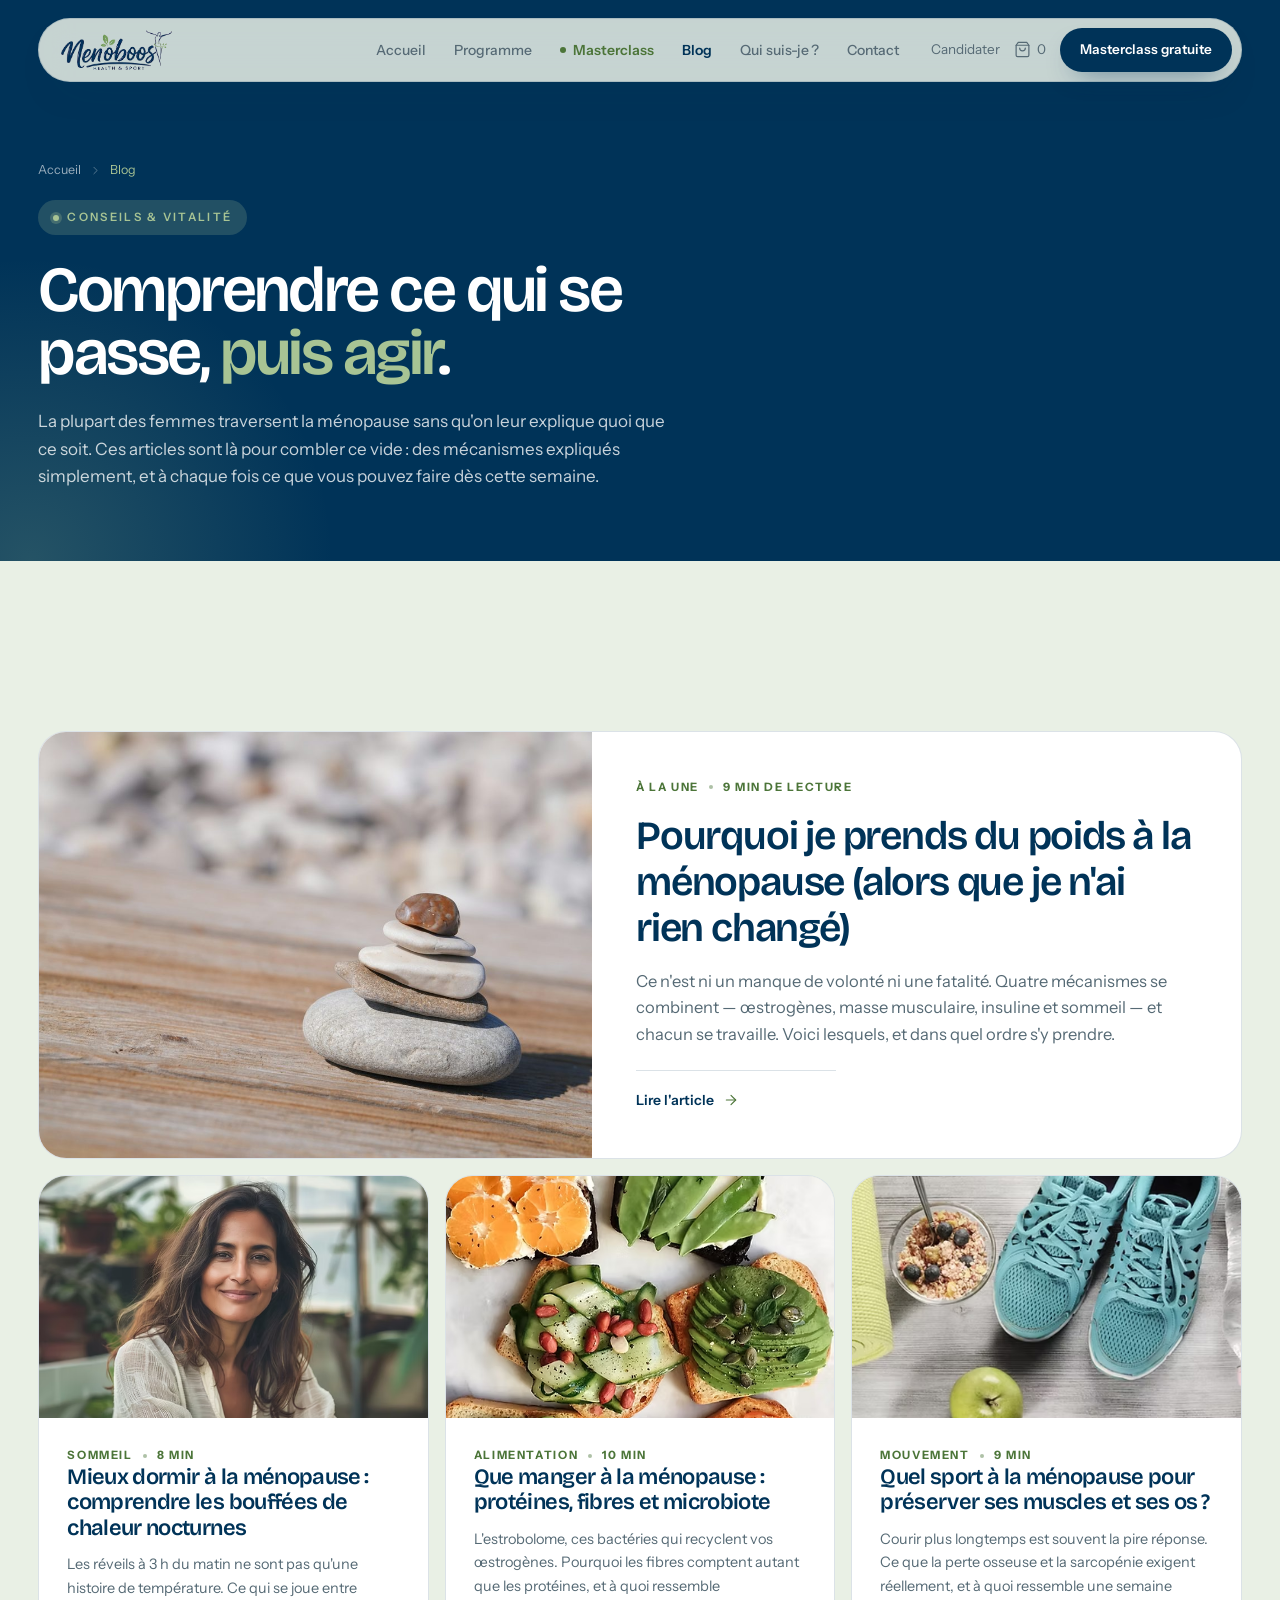
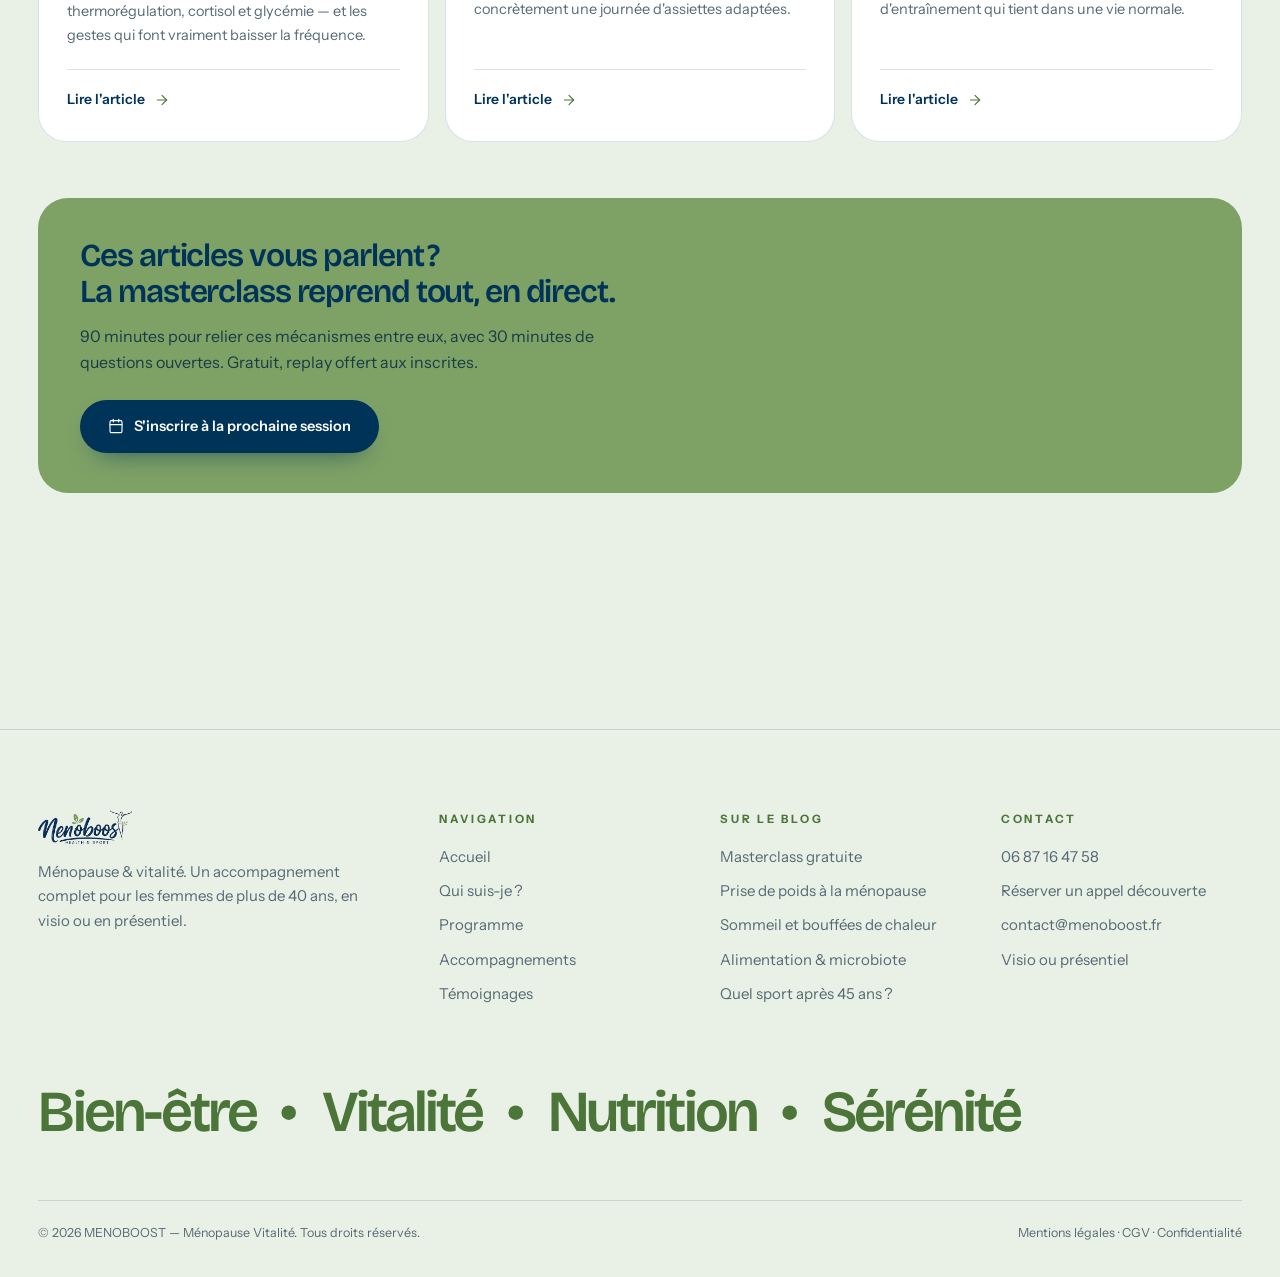
==== commit f8986d35: "masterclass" ====
--- a/blog/index.html
+++ b/blog/index.html
@@ -158,7 +158,7 @@
     <div class="post-cta rv" style="margin-top:56px">
       <h4>Ces articles vous parlent&#8239;?<br>La masterclass reprend tout, en direct.</h4>
       <p>90 minutes pour relier ces mécanismes entre eux, avec 30 minutes de questions ouvertes. Gratuit, replay offert aux inscrites.</p>
-      <a href="../masterclass.html" class="btn btn-dark"><svg class="i"><use href="#i-calendar"/></svg>Réserver ma place</a>
+      <a href="../masterclass.html#inscription" class="btn btn-dark"><svg class="i"><use href="#i-calendar"/></svg>S'inscrire à la prochaine session</a>
     </div>
   </div>
 </section>
--- a/assets/style.css
+++ b/assets/style.css
@@ -301,8 +301,25 @@
    PAGES INTERNES — en-tete commun (masterclass, blog, article)
    ============================================================ */
 .page-hero{padding:160px 0 70px;position:relative;overflow:hidden;background:var(--navy);color:#fff;isolation:isolate}
-.page-hero::before{content:"";position:absolute;width:900px;height:900px;border-radius:50%;left:50%;translate:-50% 0;top:-620px;
-  background:radial-gradient(circle,rgba(168,196,148,.22),transparent 62%);z-index:-1}
+/* meme traitement que la hero de l'accueil : photo plein cadre, verre marine par-dessus,
+   la photo se devoile à droite là où il n'y a pas de texte. */
+/* largeur du panneau de verre : calee sur la colonne de texte, jamais moins */
+:root{--ph-glass:min(100%,max(62%,880px))}
+/* 1. photo plein cadre, c'est elle que le verre rend floue */
+.ph-bg{position:absolute;inset:0;z-index:-5;overflow:hidden;background:var(--navy-900)}
+.ph-bg img{width:100%;height:100%;object-fit:cover;object-position:50% 12%;transform:scaleX(-1)}
+/* 2. deuxieme copie, cadree dans la bande de droite pour que le sujet y soit centre */
+.ph-photo{position:absolute;inset:0 0 0 auto;width:calc(100% - var(--ph-glass));z-index:-4;overflow:hidden}
+.ph-photo img{width:100%;height:100%;object-fit:cover;object-position:50% 10%}
+/* 3. voile, assombri en bas pour asseoir les cartes */
+.ph-tint{position:absolute;inset:0;z-index:-3;
+  background:linear-gradient(180deg,rgba(0,38,63,.26) 0%,rgba(0,51,88,.36) 58%,rgba(0,38,63,.7) 100%)}
+/* 4. le panneau de verre */
+.ph-glass{position:absolute;inset:0 auto 0 0;width:var(--ph-glass);z-index:-2;
+  background:rgba(0,51,88,.84);border-right:1px solid rgba(255,255,255,.16);
+  backdrop-filter:blur(30px) saturate(1.25);-webkit-backdrop-filter:blur(30px) saturate(1.25)}
+.page-hero::before{content:"";position:absolute;width:660px;height:660px;border-radius:50%;left:-300px;bottom:-330px;
+  background:radial-gradient(circle,rgba(168,196,148,.22),transparent 65%);z-index:-1}
 .page-hero .tag{background:rgba(168,196,148,.2);color:var(--green-lt)}
 .page-hero .tag::before{background:var(--green-lt);box-shadow:0 0 0 3px rgba(168,196,148,.25)}
 .page-hero h1{font-size:clamp(36px,5vw,68px);margin-top:24px;font-weight:600;letter-spacing:-.04em;max-width:18ch}
@@ -320,6 +337,7 @@
    MASTERCLASS
    ============================================================ */
 .mc-facts{display:grid;grid-template-columns:repeat(4,1fr);gap:12px;margin-top:38px}
+.mc-facts.three{grid-template-columns:repeat(3,1fr);max-width:780px}
 .mc-fact{background:rgba(255,255,255,.08);border:1px solid rgba(255,255,255,.16);border-radius:20px;padding:20px 22px;backdrop-filter:blur(10px)}
 .mc-fact .ic{width:38px;height:38px;border-radius:12px;display:grid;place-items:center;background:rgba(168,196,148,.22);color:var(--green-lt)}
 .mc-fact .ic svg.i{width:19px;height:19px}
@@ -327,11 +345,23 @@
 .mc-fact .v{font-size:13px;color:rgba(255,255,255,.66);margin-top:3px;line-height:1.4}
 
 /* compte a rebours */
-.countdown{display:flex;gap:10px;margin-top:30px;flex-wrap:wrap}
-.cd-unit{background:rgba(255,255,255,.95);border-radius:18px;padding:14px 18px;min-width:84px;text-align:center}
-.cd-unit .n{font-family:"Bricolage Grotesque",sans-serif;font-size:32px;line-height:1;font-weight:700;letter-spacing:-.04em;color:var(--navy);font-variant-numeric:tabular-nums}
-.cd-unit .l{font-size:10.5px;letter-spacing:.18em;text-transform:uppercase;color:var(--muted);margin-top:6px;font-weight:600}
-.cd-over{background:rgba(255,255,255,.95);border-radius:18px;padding:16px 22px;color:var(--navy);font-weight:600;font-size:15px}
+/* panneau « prochaine session » : rythme, date et compte a rebours reunis */
+.mc-next{margin-top:34px;max-width:780px;display:flex;flex-wrap:wrap;align-items:center;
+  justify-content:space-between;gap:24px 36px;padding:22px 26px;border-radius:26px;
+  background:rgba(255,255,255,.07);border:1px solid rgba(255,255,255,.16);backdrop-filter:blur(12px)}
+.mc-rythme{display:inline-flex;align-items:center;gap:9px;font-size:11.5px;letter-spacing:.16em;
+  text-transform:uppercase;font-weight:700;color:var(--green-lt)}
+.mc-rythme svg.i{width:15px;height:15px}
+.mc-next-date{font-family:"Bricolage Grotesque",sans-serif;font-size:clamp(21px,2.4vw,29px);font-weight:600;
+  letter-spacing:-.035em;line-height:1.12;margin-top:11px;color:rgba(255,255,255,.62)}
+.mc-next-date b{display:block;font-weight:600;color:#fff}
+
+.countdown{display:flex;gap:8px;flex-wrap:wrap}
+.cd-unit{background:rgba(255,255,255,.1);border:1px solid rgba(255,255,255,.18);border-radius:15px;
+  padding:11px 13px;min-width:64px;text-align:center}
+.cd-unit .n{font-family:"Bricolage Grotesque",sans-serif;font-size:26px;line-height:1;font-weight:700;letter-spacing:-.04em;color:#fff;font-variant-numeric:tabular-nums}
+.cd-unit .l{font-size:9.5px;letter-spacing:.18em;text-transform:uppercase;color:rgba(255,255,255,.55);margin-top:6px;font-weight:600}
+.cd-over{color:rgba(255,255,255,.88);font-weight:600;font-size:14.5px;max-width:34ch}
 
 /* au programme de la masterclass */
 .mc-prog{display:grid;grid-template-columns:repeat(3,1fr);gap:14px;margin-top:52px}
@@ -433,9 +463,36 @@
 .f-done .ic svg.i{width:31px;height:31px;stroke-width:2.2}
 .f-done h4{font-size:26px;color:var(--navy);margin-top:22px;font-weight:600}
 .f-done p{color:var(--muted);margin-top:12px;max-width:40ch;margin-inline:auto}
-.f-done .btn{margin-top:26px;width:auto;display:inline-flex}
+form.mb-form .f-done .btn{margin-top:26px;width:auto;min-height:0;padding:13px 26px;display:inline-flex}
 form.mb-form.sent .f-body{display:none}
 form.mb-form.sent .f-done{display:block}
+
+/* carte d'inscription courte : bandeau date + quatre champs */
+.signup{max-width:860px;margin:52px auto 0;background:#fff;border:1px solid var(--line);border-radius:30px;
+  overflow:hidden;box-shadow:0 34px 64px -48px rgba(0,51,88,.6)}
+.signup-head{display:flex;flex-wrap:wrap;align-items:center;justify-content:space-between;gap:10px 18px;
+  padding:19px 34px;background:var(--mint);border-bottom:1px solid var(--line)}
+.signup-when{display:inline-flex;align-items:center;gap:10px;font-size:15px;color:var(--navy)}
+.signup-when b{font-weight:600}
+.signup-when svg.i{width:17px;height:17px;color:var(--green-dp)}
+.signup-free{font-size:11px;letter-spacing:.18em;text-transform:uppercase;font-weight:700;color:var(--green-dp)}
+form.mb-form.bare{background:none;border:0;border-radius:0;padding:34px}
+.btn-link{display:block;width:fit-content;margin:14px auto 0;font-size:13.5px;font-weight:600;color:var(--muted);
+  text-decoration:underline;text-underline-offset:3px;transition:color .3s}
+.btn-link:hover{color:var(--green-dp)}
+
+/* formulaire en plusieurs pages (questionnaire du groupe WhatsApp) */
+.form-solo{grid-template-columns:1fr;max-width:820px;margin-inline:auto}
+.f-prog{height:4px;border-radius:99px;background:var(--line);overflow:hidden;margin-bottom:12px}
+.f-prog span{display:block;height:100%;width:50%;border-radius:99px;background:var(--green-dp);transition:width .35s ease}
+.f-count{font-size:11.5px;letter-spacing:.2em;text-transform:uppercase;font-weight:700;color:var(--muted);margin-bottom:26px}
+.f-intro{font-size:15px;color:var(--muted);line-height:1.6;margin:-8px 0 26px}
+form.mb-form.stepped .f-page{display:none}
+form.mb-form.stepped .f-page.on{display:block}
+.f-nav{display:flex;gap:12px;align-items:center;margin-top:26px}
+.f-nav .btn{margin-top:0;flex:1}
+.f-nav .btn.back{flex:0 0 auto;width:auto;min-width:120px}
+
 
 /* ============================================================
    EMBED CALENDLY
@@ -627,6 +684,8 @@
 /* ---- responsive des pages internes (masterclass / blog / article) ---- */
 @media(max-width:1060px){
   .page-hero{padding:130px 0 56px}
+  .ph-photo{display:none}
+  .ph-glass{width:100%;border-right:0;background:rgba(0,51,88,.88)}
   .mc-facts{grid-template-columns:1fr 1fr}
   .mc-prog{grid-template-columns:1fr 1fr}
   .mc-fit,.form-wrap,.article{grid-template-columns:1fr}
@@ -650,9 +709,16 @@
   .page-hero{padding:120px 0 48px}
   .mc-facts,.mc-prog,.post-grid,.choices,.f-row{grid-template-columns:1fr}
   .post-card.lead{grid-column:span 1}
-  .cd-unit{min-width:0;flex:1;padding:12px 10px}
-  .cd-unit .n{font-size:26px}
+  .mc-next{padding:20px;gap:18px}
+  .mc-facts.three{grid-template-columns:1fr}
+  .countdown{width:100%}
+  .cd-unit{min-width:0;flex:1;padding:11px 8px}
+  .cd-unit .n{font-size:23px}
+  .signup-head{padding:16px 20px}
+  form.mb-form.bare{padding:24px 20px}
   form.mb-form{padding:26px 20px;border-radius:24px}
+  .f-nav{flex-direction:column-reverse}
+  .f-nav .btn,.f-nav .btn.back{width:100%;flex:none}
   .form-side{padding:28px 22px;border-radius:24px}
   .cal-embed{height:1120px}
   .article-body{font-size:16.5px}
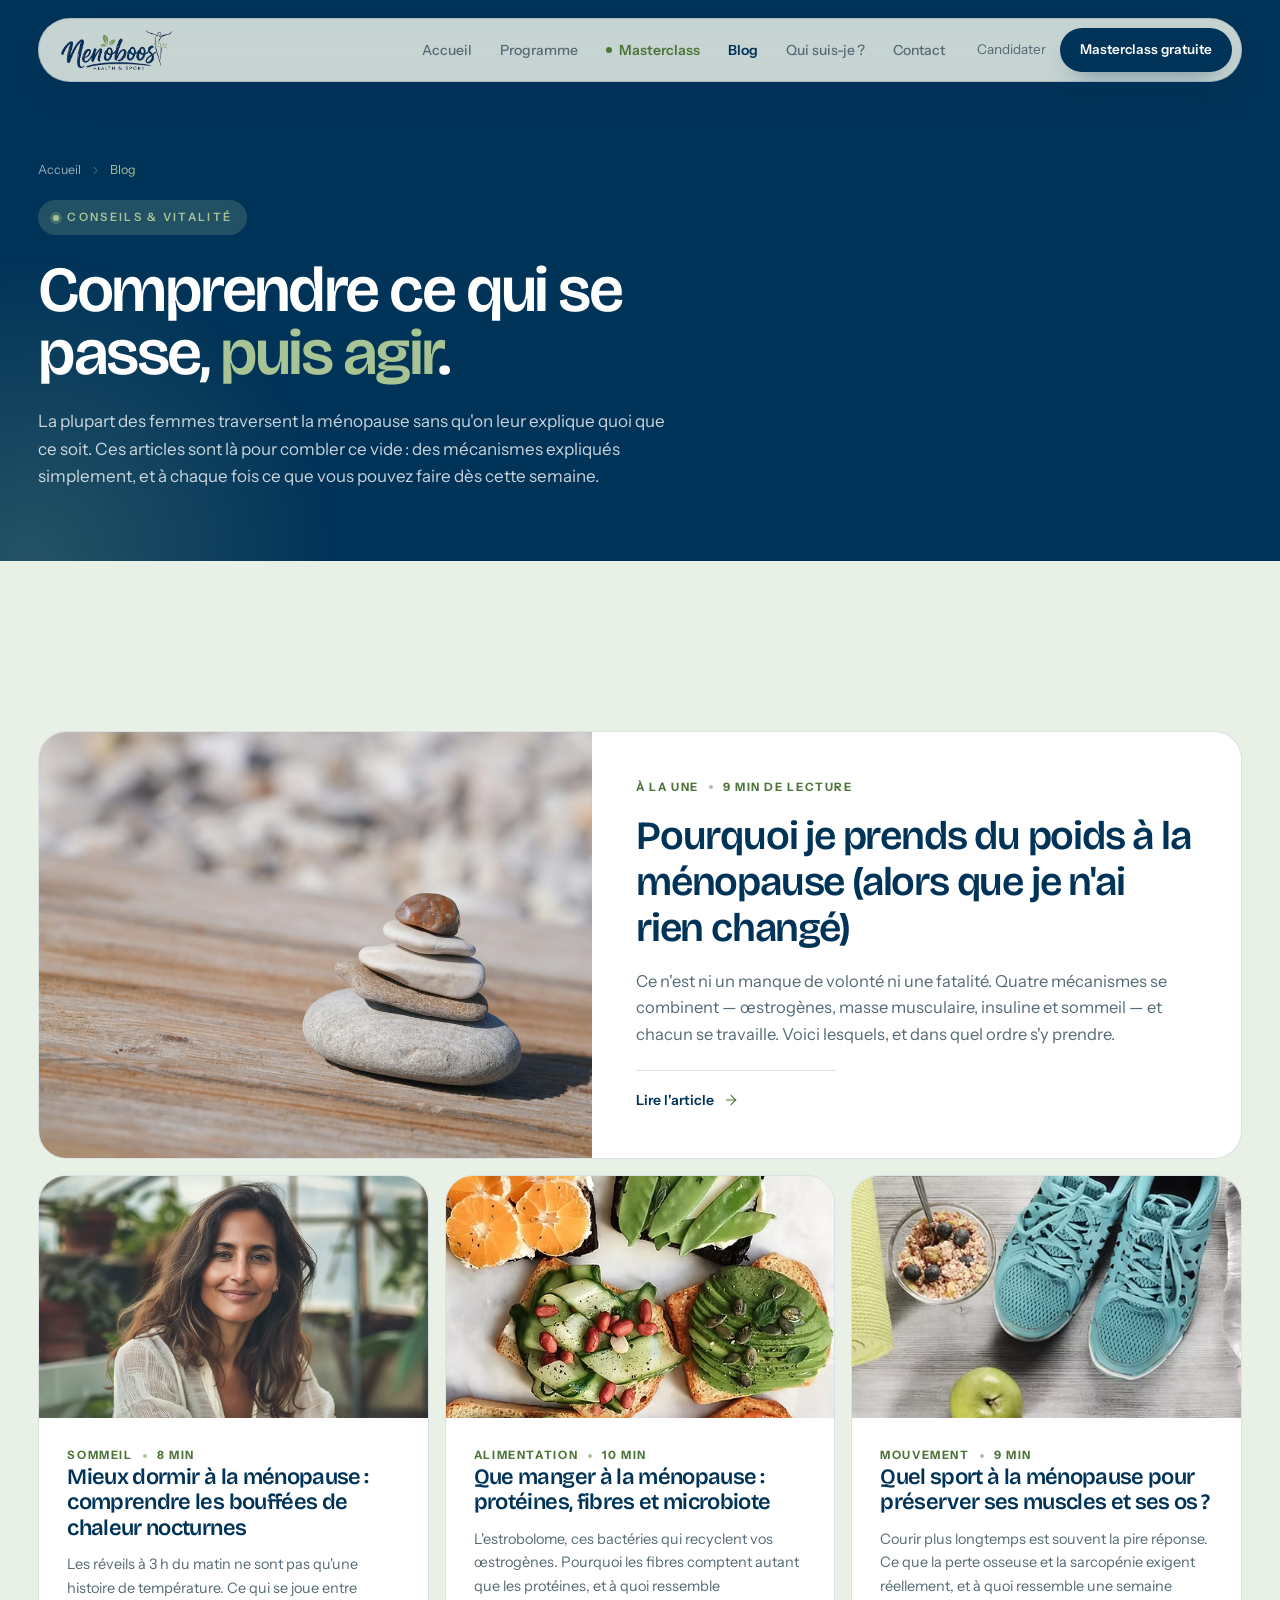
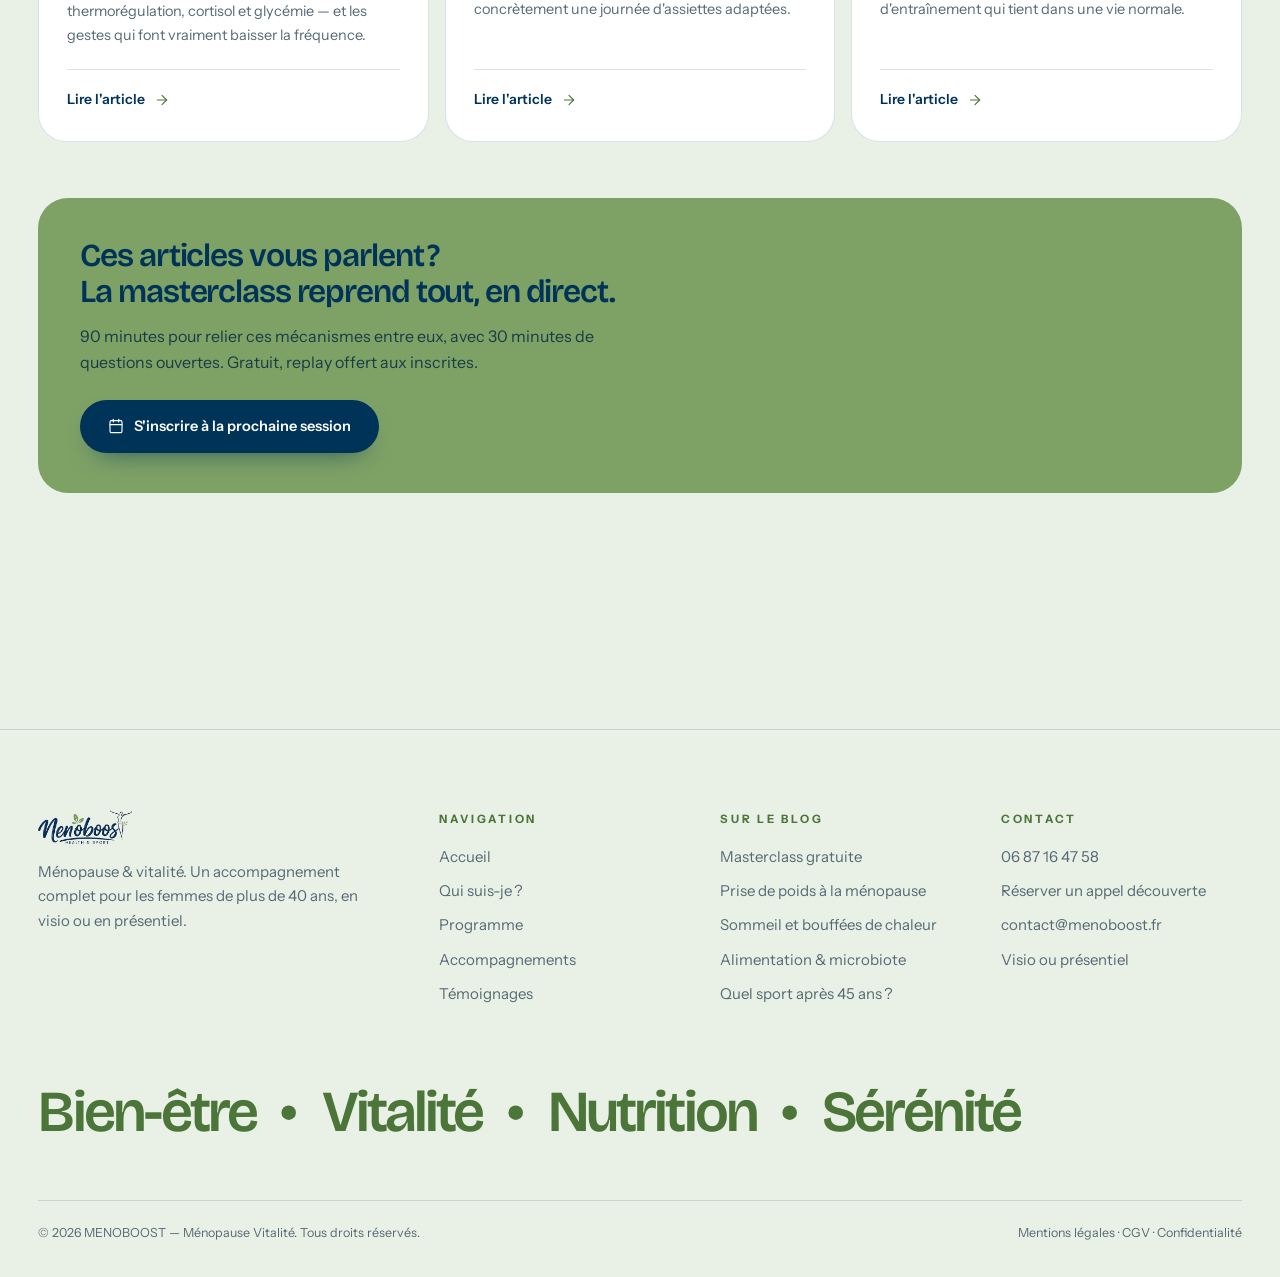
==== commit 43835017: "fix" ====
--- a/blog/index.html
+++ b/blog/index.html
@@ -38,7 +38,6 @@
   <symbol id="i-arrow-right" viewBox="0 0 24 24"><path d="M5 12h14"/><path d="m12 5 7 7-7 7"/></symbol>
   <symbol id="i-chevron-right" viewBox="0 0 24 24"><path d="m9 18 6-6-6-6"/></symbol>
   <symbol id="i-star" viewBox="0 0 24 24"><path d="M11.55 2.6a.5.5 0 0 1 .9 0l2.5 5.07 5.6.81a.5.5 0 0 1 .28.86l-4.05 3.95.96 5.57a.5.5 0 0 1-.73.53L12 16.76l-5.01 2.63a.5.5 0 0 1-.73-.53l.96-5.57-4.05-3.95a.5.5 0 0 1 .28-.86l5.6-.81Z"/></symbol>
-  <symbol id="i-bag" viewBox="0 0 24 24"><path d="M6 2 3 6v14a2 2 0 0 0 2 2h14a2 2 0 0 0 2-2V6l-3-4Z"/><path d="M3 6h18"/><path d="M16 10a4 4 0 0 1-8 0"/></symbol>
   <symbol id="i-dot" viewBox="0 0 24 24"><circle cx="12" cy="12" r="10"/></symbol>
   <symbol id="i-quote" viewBox="0 0 24 24"><path d="M10 4H5a1 1 0 0 0-1 1v5a1 1 0 0 0 1 1h3v1a3 3 0 0 1-3 3v2a5 5 0 0 0 5-5V5a1 1 0 0 0-1-1Zm9 0h-5a1 1 0 0 0-1 1v5a1 1 0 0 0 1 1h3v1a3 3 0 0 1-3 3v2a5 5 0 0 0 5-5V5a1 1 0 0 0-1-1Z"/></symbol>
   <symbol id="i-phone" viewBox="0 0 24 24"><path d="M13.83 19a15 15 0 0 1-8.83-8.83l1.64-1.63a2 2 0 0 0 .5-2L6.3 4.3a2 2 0 0 0-2-1.3H3a2 2 0 0 0-2 2.2 18 18 0 0 0 16 16 2 2 0 0 0 2.2-2v-1.3a2 2 0 0 0-1.3-2l-2.25-.83a2 2 0 0 0-2 .5Z"/></symbol>
@@ -76,7 +75,6 @@
     </nav>
     <div class="nav-end">
       <a href="../masterclass.html#candidature">Candidater</a>
-      <span class="cart"><svg class="i"><use href="#i-bag"/></svg>0</span>
       <a href="../masterclass.html" class="btn btn-dark btn-sm">Masterclass gratuite</a>
     </div>
     <button class="burger" id="burger" type="button" aria-label="Ouvrir le menu" aria-expanded="false" aria-controls="mobile-menu">
--- a/assets/style.css
+++ b/assets/style.css
@@ -51,8 +51,6 @@
 @keyframes pulse{0%{box-shadow:0 0 0 0 rgba(126,162,102,.55)}70%{box-shadow:0 0 0 7px rgba(126,162,102,0)}100%{box-shadow:0 0 0 0 rgba(126,162,102,0)}}
 @media(prefers-reduced-motion:reduce){nav.links a.hot::before{animation:none}html{scroll-behavior:auto}.rv{transition:none}}
 .nav-end{display:flex;align-items:center;gap:14px;font-size:13.5px;color:var(--muted)}
-.cart{display:flex;align-items:center;gap:6px}
-.cart svg.i{width:17px;height:17px}
 .btn{display:inline-flex;align-items:center;gap:10px;border-radius:999px;font-weight:600;transition:transform .4s var(--e),background .3s,box-shadow .4s var(--e),border-color .3s;padding:15px 28px;font-size:14.5px}
 .btn:hover{transform:translateY(-2px)}
 .btn svg.i{width:16px;height:16px}
@@ -654,7 +652,8 @@
   nav.links{display:none}
   .burger{display:flex}
   .mnav{display:block}
-  .nav-end>a:first-child,.nav-end .cart{display:none}
+  .nav-end{margin-left:auto}
+  .nav-end>a:not(.btn){display:none}
   .logo img{height:34px}
   .nav{gap:14px;padding:8px 8px 8px 18px}
   .f-grid{grid-template-columns:1fr 1fr}
